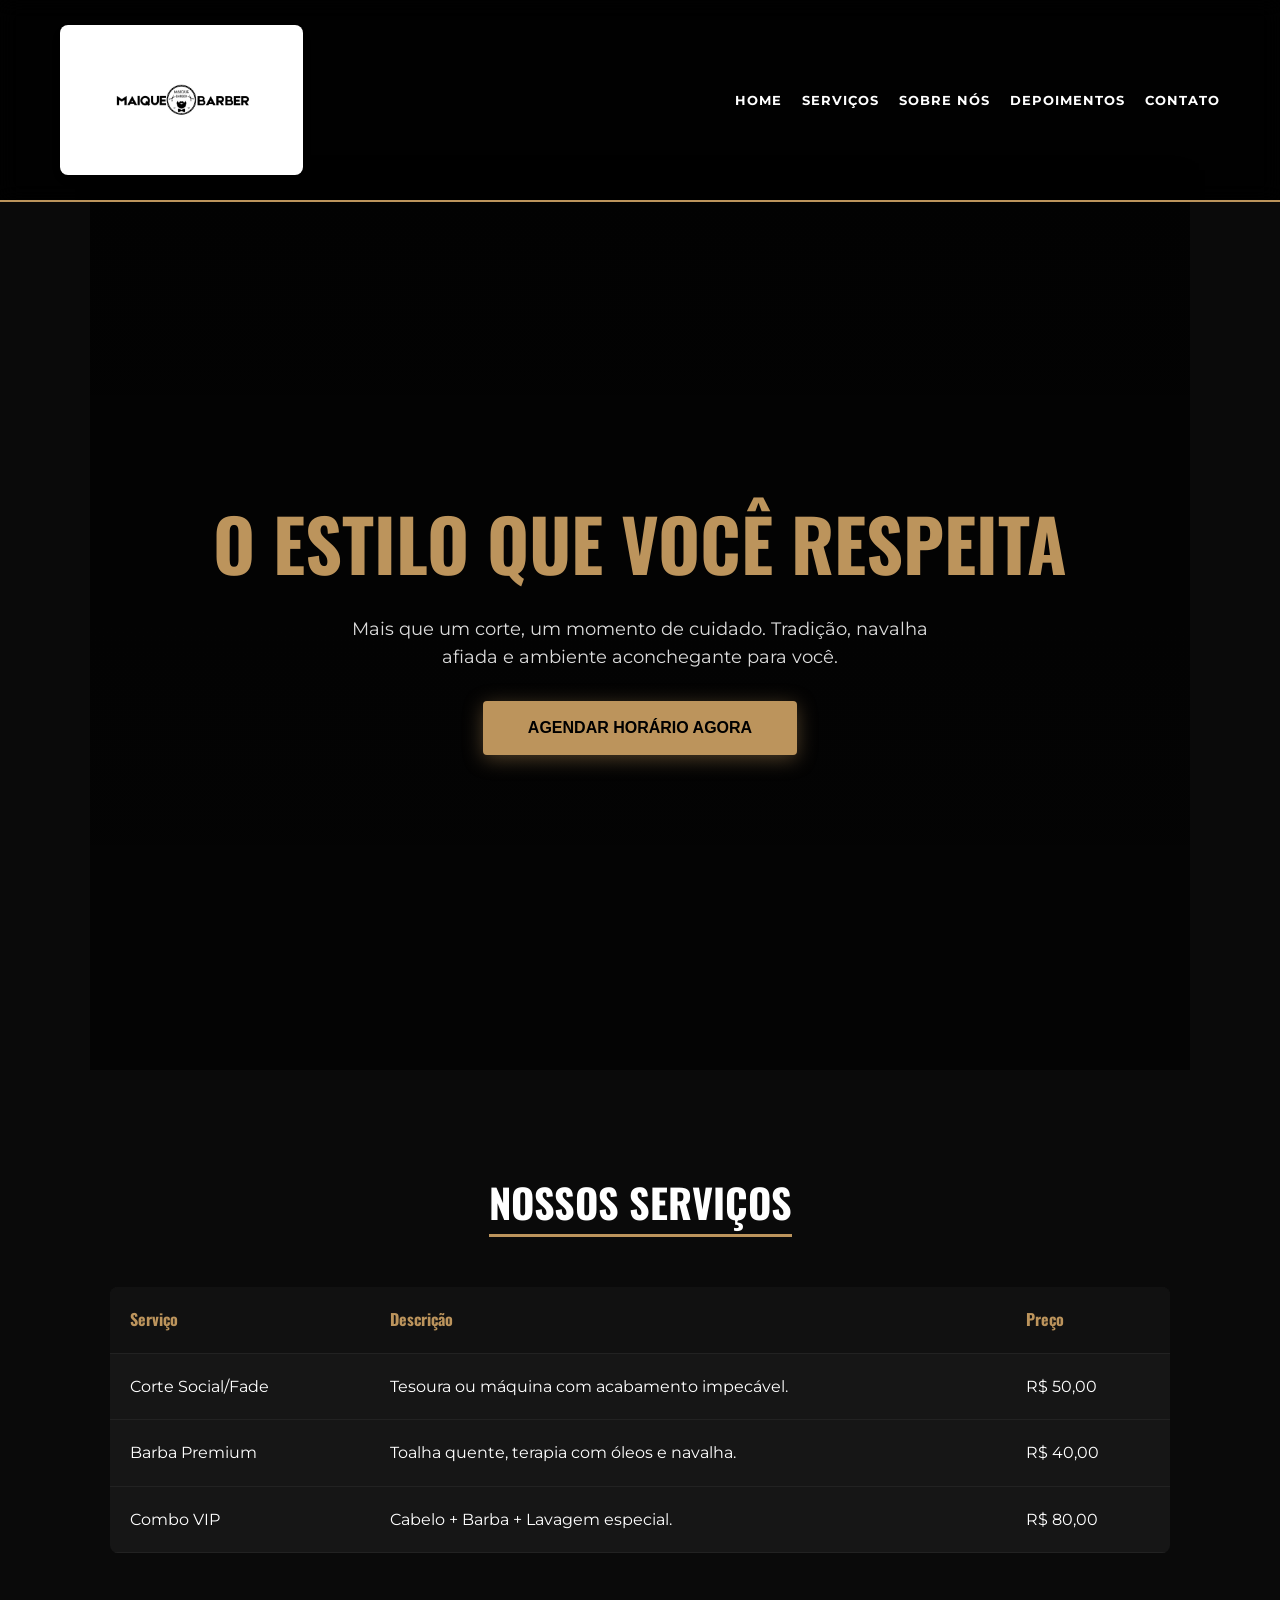
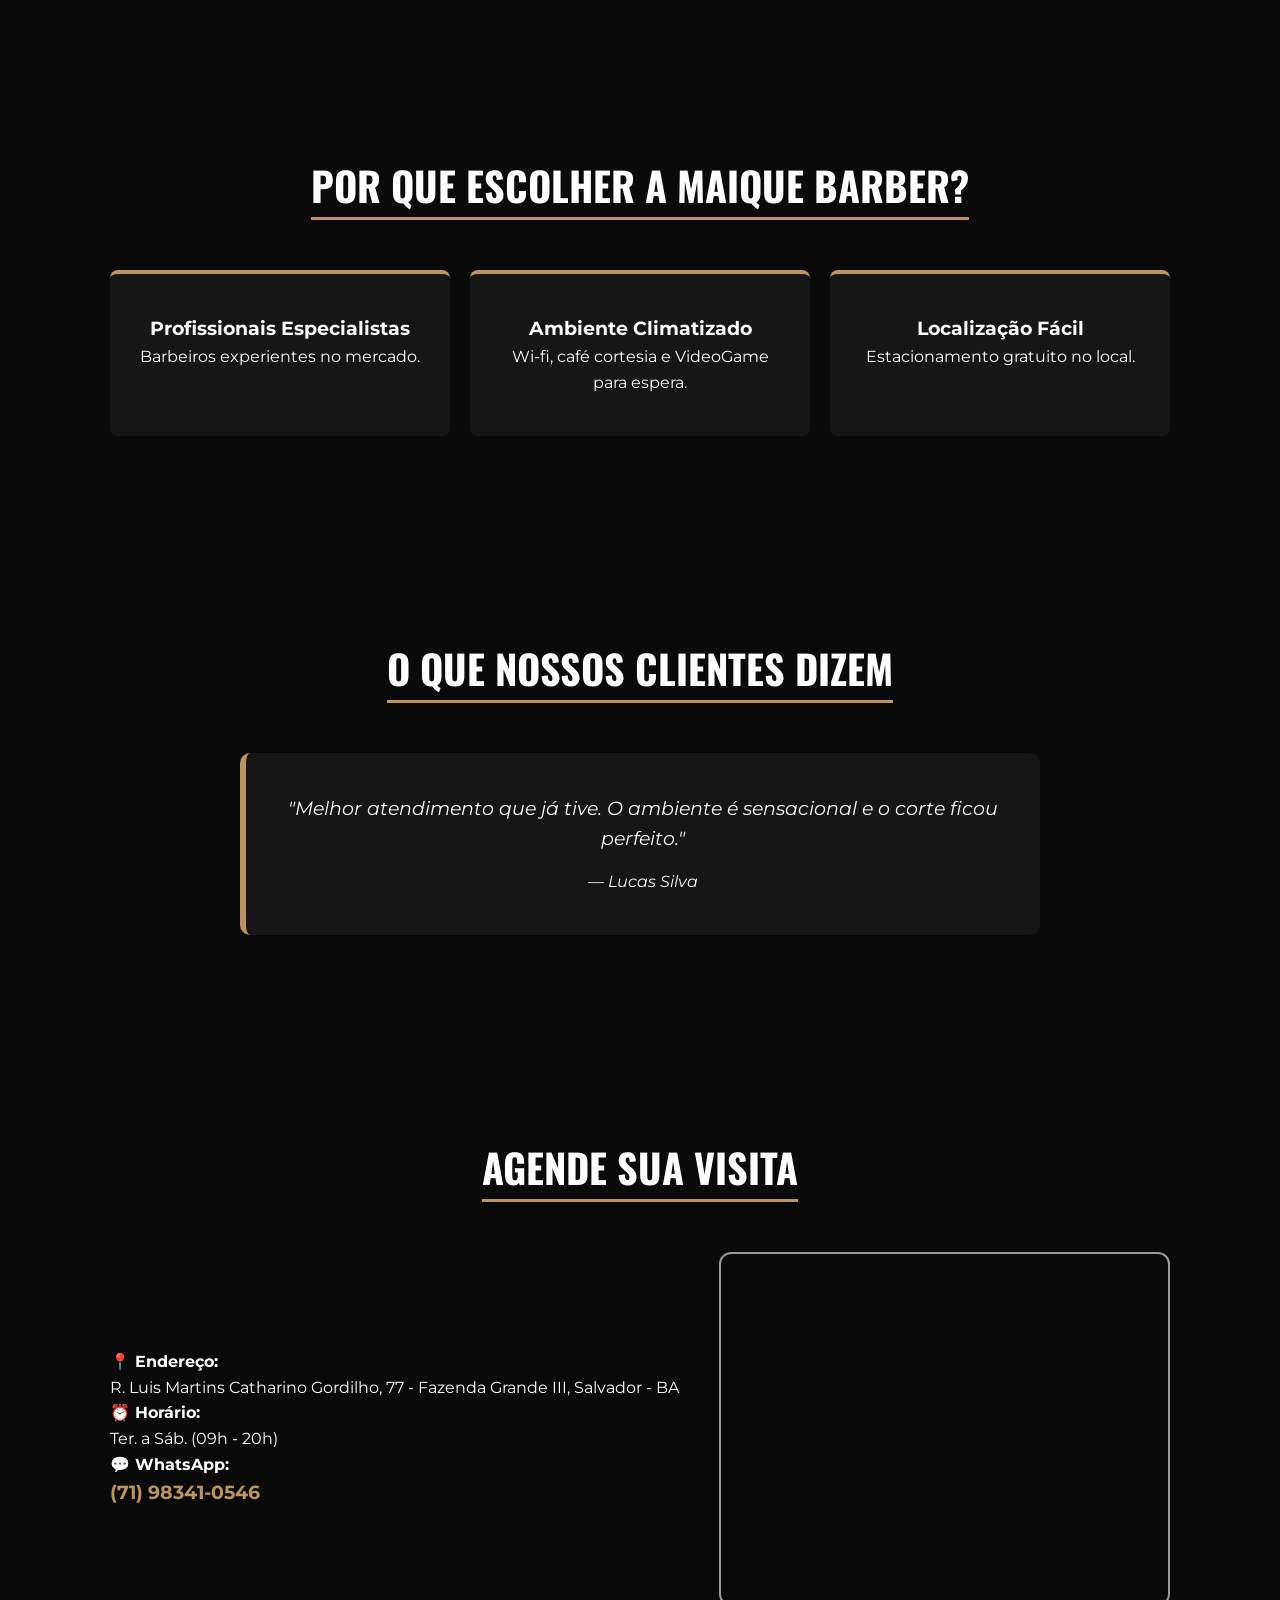
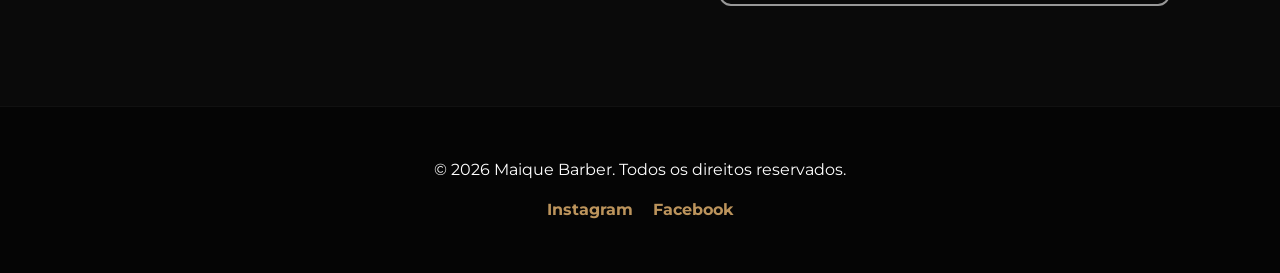
==== index.html @ 2b4c0fc7 "Criacao inicial de toda a estrutura do site" ====
<!DOCTYPE html>
<html lang="pt-br">
<head>
    <meta charset="UTF-8">
    <meta name="viewport" content="width=device-width, initial-scale=1.0">
    <link rel="stylesheet" href="src/css/index.css">
    <title>Maique Barber - Estilo e Tradição</title>
</head>
<body>

    <header>
        <nav>
            <div class="logo">
                <img src="src/imgs/MAIQUE BARBER.png" alt="Maique Barber Logo">
            </div>
            <ul>
                <li><a href="#home">Home</a></li>
                <li><a href="#servicos">Serviços</a></li>
                <li><a href="#sobre">Sobre Nós</a></li>
                <li><a href="#depoimentos">Depoimentos</a></li>
                <li><a href="#contato">Contato</a></li>
            </ul>
        </nav>
    </header>

    <main>
        <section id="home">
            <h1>O Estilo que Você Respeita</h1>
            <p>Mais que um corte, um momento de cuidado. Tradição, navalha afiada e ambiente aconchegante para você.</p>
            <button type="button" onclick="window.open('https://wa.me/5571983410546', '_blank')">AGENDAR HORÁRIO AGORA</button>
        </section>

        <section id="servicos">
            <h2>Nossos Serviços</h2>
            <div class="tabela-wrapper">
                <table>
                    <thead>
                        <tr>
                            <th>Serviço</th>
                            <th>Descrição</th>
                            <th>Preço</th>
                        </tr>
                    </thead>
                    <tbody>
                        <tr>
                            <td>Corte Social/Fade</td>
                            <td>Tesoura ou máquina com acabamento impecável.</td>
                            <td>R$ 50,00</td>
                        </tr>
                        <tr>
                            <td>Barba Premium</td>
                            <td>Toalha quente, terapia com óleos e navalha.</td>
                            <td>R$ 40,00</td>
                        </tr>
                        <tr>
                            <td>Combo VIP</td>
                            <td>Cabelo + Barba + Lavagem especial.</td>
                            <td>R$ 80,00</td>
                        </tr>
                    </tbody>
                </table>
            </div>
        </section>

        <section id="sobre">
            <h2>Por que escolher a Maique Barber?</h2>
            <div class="sobre-container">
                <article>
                    <h3>Profissionais Especialistas</h3>
                    <p>Barbeiros experientes no mercado.</p>
                </article>
                <article>
                    <h3>Ambiente Climatizado</h3>
                    <p>Wi-fi, café cortesia e VideoGame para espera.</p>
                </article>
                <article>
                    <h3>Localização Fácil</h3>
                    <p>Estacionamento gratuito no local.</p>
                </article>
            </div>
        </section>

        <section id="depoimentos">
            <h2>O que nossos clientes dizem</h2>
            <div class="depoimento-card">
                <p>"Melhor atendimento que já tive. O ambiente é sensacional e o corte ficou perfeito."</p>
                <cite>— Lucas Silva</cite>
            </div>
        </section>

        <section id="contato">
            <h2>Agende sua visita</h2>
            <div class="contato-container">
                <div class="contato-info">
                    <p><strong>📍 Endereço:</strong><br> R. Luis Martins Catharino Gordilho, 77 - Fazenda Grande III, Salvador - BA</p>
                    <p><strong>⏰ Horário:</strong><br> Ter. a Sáb. (09h - 20h)</p>
                    <p><strong>💬 WhatsApp:</strong><br> 
                        <a href="https://wa.me/5571983410546" target="_blank" class="link-whatsapp">(71) 98341-0546</a>
                    </p>
                </div>
                
                <div class="mapa-box">
                    <iframe 
                        src="https://www.google.com/maps/embed?pb=!1m18!1m12!1m3!1d3888.3421711246175!2d-38.3845!3d-12.9178!2m3!1f0!2f0!3f0!3m2!1i1024!2i768!4f13.1!3m3!1m2!1s0x716104998246f33%3A0x6b47c0a6b72a8c3d!2sR.%20Lu%C3%ADs%20Martins%20Catharino%20Gordilho%2C%2077%20-%20Fazenda%20Grande%20III%2C%20Salvador%20-%20BA!5e0!3m2!1spt-BR!2sbr!4v1710000000000!5m2!1spt-BR!2sbr" 
                        width="100%" 
                        height="350" 
                        style="border:0;" 
                        allowfullscreen="" 
                        loading="lazy">
                    </iframe>
                </div>
            </div>
        </section>
    </main>

    <footer>
        <p>© 2026 Maique Barber. Todos os direitos reservados.</p>
        <div class="social-links">
            <a href="#">Instagram</a>
            <a href="#">Facebook</a>
        </div>
    </footer>

</body>
</html>
---- src/css/index.css ----
/* =========================================
   1. IMPORTAÇÃO E VARIÁVEIS
   ========================================= */
@import url('https://fonts.googleapis.com/css2?family=Montserrat:wght@300;400;700&family=Oswald:wght@500;700&display=swap');

:root {
    --primaria: #bc945c;    /* Dourado da marca */
    --escura: #0a0a0a;      /* Fundo total */
    --cinza-card: #161616;  /* Fundo de seções e cards */
    --texto: #ffffff;       /* Texto principal */
    --texto-escuro: #888;   /* Texto secundário */
    --branco-puro: #ffffff;  /* Branco puro para o container da logo */
}

/* =========================================
   2. RESETS E ESTILOS GERAIS
   ========================================= */
* {
    margin: 0;
    padding: 0;
    box-sizing: border-box;
    scroll-behavior: smooth;
}

body {
    font-family: 'Montserrat', sans-serif;
    background-color: var(--escura);
    color: var(--texto);
    line-height: 1.6;
    overflow-x: hidden;
    /* Ajuste de espaço para o novo header com logo maior */
    padding-top: 170px; 
}

@media (max-width: 768px) {
    body { padding-top: 190px; } /* Espaço maior para o menu mobile em coluna */
}

/* =========================================
   3. HEADER & NAVEGAÇÃO (SOLUÇÃO PARA A LOGO)
   ========================================= */
header {
    background: rgba(0, 0, 0, 0.9);
    backdrop-filter: blur(10px);
    padding: 25px 0; /* Mais padding vertical para respiro */
    position: fixed;
    width: 100%;
    top: 0;
    z-index: 1000;
    border-bottom: 2px solid var(--primaria);
    transition: 0.3s ease-in-out;
}

nav {
    display: flex;
    flex-direction: column;
    align-items: center;
    max-width: 1200px;
    margin: 0 auto;
    padding: 0 20px;
}

/* --- SOLUÇÃO PARA A LOGO ORIGINAL --- */
.logo {
    display: flex;
    align-items: center;
    justify-content: center;
    background-color: var(--branco-puro); /* Fundo branco puro específico para a logo */
    padding: 15px;                      /* Espaçamento interno */
    border-radius: 8px;                   /* Cantos levemente arredondados para suavizar */
    box-shadow: 0 5px 15px rgba(0, 0, 0, 0.3); /* Sombra para dar profundidade */
    transition: 0.3s ease-in-out;
}

.logo img {
    height: 120px; /* Mantemos o tamanho grande para presença */
    width: auto;
    /* REMOVIDO: filter: brightness(0) invert(1); */
    /* Isso garante que a logo use suas cores originais preta e branca */
    display: block; /* Evita espaços extras abaixo da imagem */
}

.logo:hover {
    transform: scale(1.05); /* Efeito de zoom no hover */
    background-color: #f8f8f8; /* Leve mudança de cor no fundo no hover */
}

/* Redimensionamento responsivo da logo */
@media (max-width: 768px) {
    .logo img { height: 80px; } /* Menor no mobile, mas ainda legível */
    .logo { padding: 10px; }
}

nav ul {
    display: flex;
    list-style: none;
    gap: 20px;
    margin-top: 20px; /* Mais espaço abaixo da logo aumentada */
}

nav ul li a {
    color: var(--texto);
    text-decoration: none;
    font-weight: 700;
    text-transform: uppercase;
    font-size: 0.8rem;
    letter-spacing: 1px;
    transition: 0.3s;
}

nav ul li a:hover {
    color: var(--primaria);
}

/* Layout Desktop: Logo na esquerda, Menu na direita */
@media (min-width: 768px) {
    nav {
        flex-direction: row;
        justify-content: space-between;
    }
    nav ul {
        margin-top: 0;
    }
}

/* =========================================
   4. HERO SECTION (HOME) - SEM ALTERAÇÕES
   ========================================= */
#home {
    height: 100vh;
    display: flex;
    flex-direction: column;
    justify-content: center;
    align-items: center;
    text-align: center;
    padding: 0 20px;
    background: linear-gradient(rgba(0,0,0,0.8), rgba(0,0,0,0.6)), 
                url('https://images.unsplash.com/photo-1503951914875-452162b0f3f1?q=80&w=1470&auto=format&fit=crop') no-repeat center center/cover;
}

#home h1 {
    font-family: 'Oswald', sans-serif;
    font-size: clamp(2.2rem, 8vw, 4.5rem);
    text-transform: uppercase;
    color: var(--primaria);
    margin-bottom: 15px;
}

#home p {
    font-size: 1.1rem;
    max-width: 600px;
    margin-bottom: 30px;
    color: #ddd;
}

#home button {
    background-color: var(--primaria);
    color: #000;
    border: none;
    padding: 18px 45px;
    font-size: 1rem;
    font-weight: 700;
    text-transform: uppercase;
    cursor: pointer;
    border-radius: 4px;
    transition: 0.3s ease-in-out;
    box-shadow: 0 4px 20px rgba(188, 148, 92, 0.4);
}

#home button:hover {
    background-color: #fff;
    transform: translateY(-3px);
}

/* =========================================
   5. SEÇÕES GERAIS E TABELAS - SEM ALTERAÇÕES
   ========================================= */
section {
    padding: 100px 20px;
    max-width: 1100px;
    margin: 0 auto;
    text-align: center;
}

h2 {
    font-family: 'Oswald', sans-serif;
    font-size: 2.5rem;
    margin-bottom: 50px;
    text-transform: uppercase;
    border-bottom: 3px solid var(--primaria);
    display: inline-block;
}

.tabela-wrapper {
    overflow-x: auto;
    border-radius: 8px;
}

table {
    width: 100%;
    border-collapse: collapse;
    background: var(--cinza-card);
    min-width: 500px;
}

th, td {
    padding: 20px;
    text-align: left;
    border-bottom: 1px solid #222;
}

th {
    background: #111;
    color: var(--primaria);
    font-family: 'Oswald';
}

/* =========================================
   6. SOBORE (CARDS) - SEM ALTERAÇÕES
   ========================================= */
.sobre-container {
    display: flex;
    gap: 20px;
    flex-wrap: wrap;
    justify-content: center;
}

#sobre article {
    background: var(--cinza-card);
    padding: 40px 30px;
    border-radius: 8px;
    border-top: 4px solid var(--primaria);
    flex: 1;
    min-width: 280px;
    transition: 0.3s ease-in-out;
}

#sobre article:hover {
    transform: translateY(-10px);
    background: #1f1f1f;
}

/* =========================================
   7. DEPOIMENTOS - SEM ALTERAÇÕES
   ========================================= */
.depoimento-card {
    background: var(--cinza-card);
    padding: 40px;
    border-radius: 10px;
    border-left: 6px solid var(--primaria);
    max-width: 800px;
    margin: 0 auto;
}

.depoimento-card p {
    font-style: italic;
    font-size: 1.2rem;
    margin-bottom: 15px;
}

/* =========================================
   8. CONTATO & MAPA - SEM ALTERAÇÕES
   ========================================= */
.contato-container {
    display: flex;
    flex-wrap: wrap;
    gap: 40px;
    text-align: left;
    align-items: center;
}

.link-whatsapp {
    color: var(--primaria);
    text-decoration: none;
    font-weight: bold;
    font-size: 1.2rem;
}

.mapa-box {
    flex: 1.5;
    min-width: 320px;
    border: 2px solid var(--primaria);
    border-radius: 12px;
    overflow: hidden;
    line-height: 0;
    filter: grayscale(1);
    transition: 0.5s;
}

.mapa-box:hover {
    filter: grayscale(0);
}

/* =========================================
   9. FOOTER - SEM ALTERAÇÕES
   ========================================= */
footer {
    background: #050505;
    padding: 50px 20px;
    text-align: center;
    border-top: 1px solid #111;
}

.social-links {
    margin-top: 15px;
    display: flex;
    justify-content: center;
    gap: 20px;
}

.social-links a {
    color: var(--primaria);
    text-decoration: none;
    font-weight: bold;
}

/* =========================================
   10. RESPONSIVIDADE ADICIONAL
   ========================================= */
@media (max-width: 768px) {
    section { padding: 70px 20px; }
    h2 { font-size: 2rem; }
}
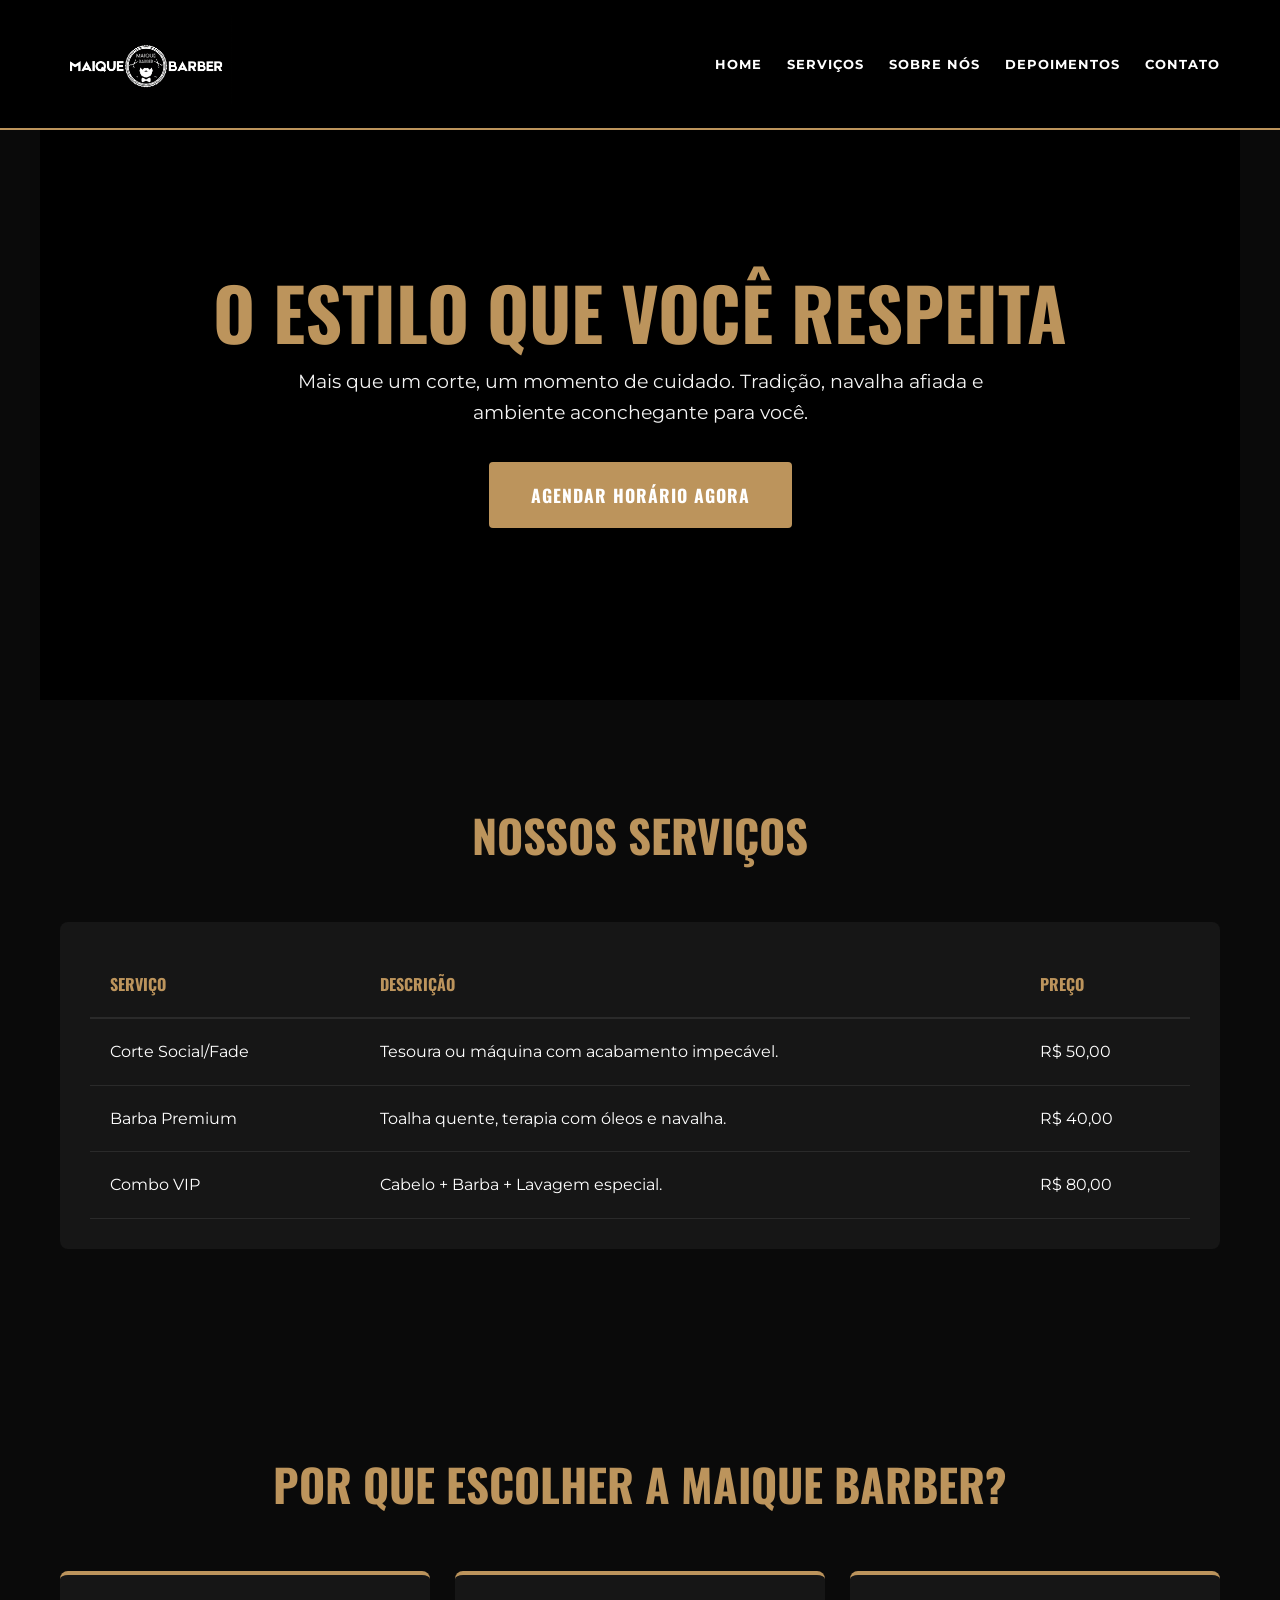
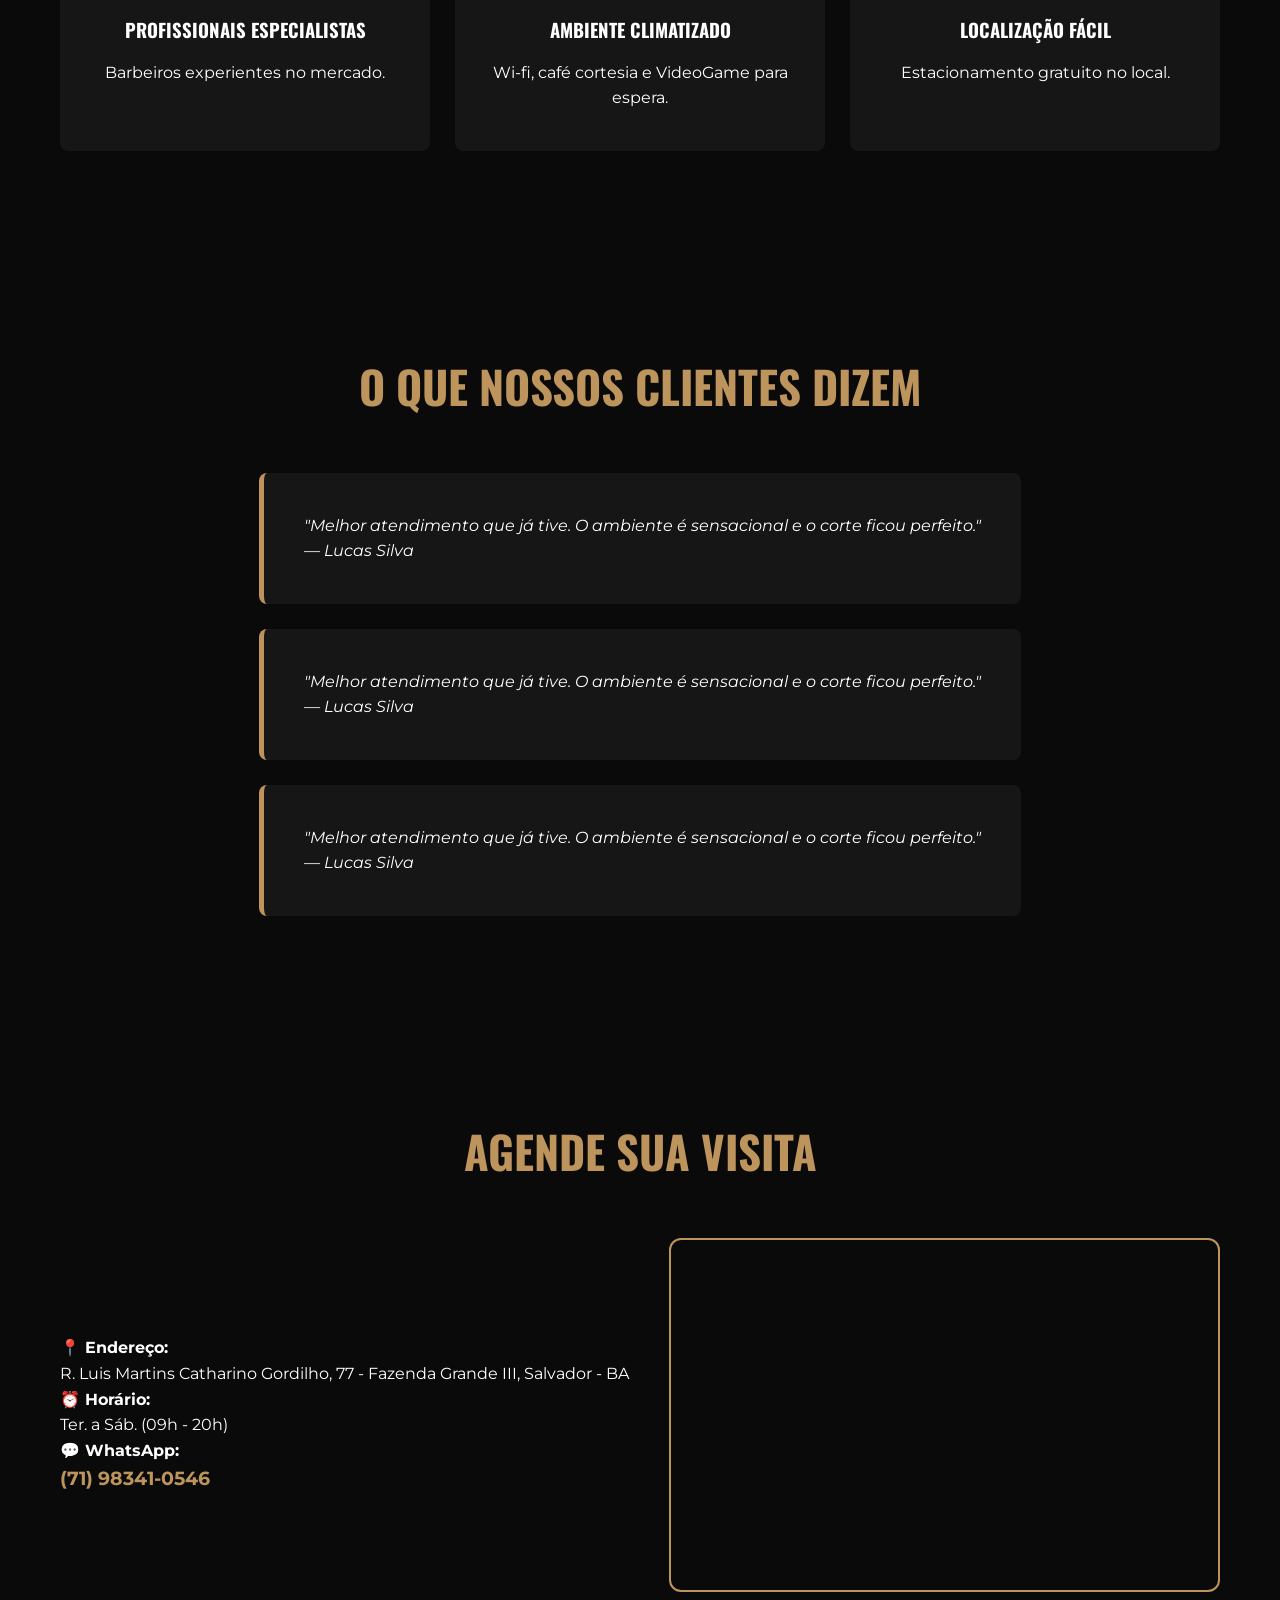
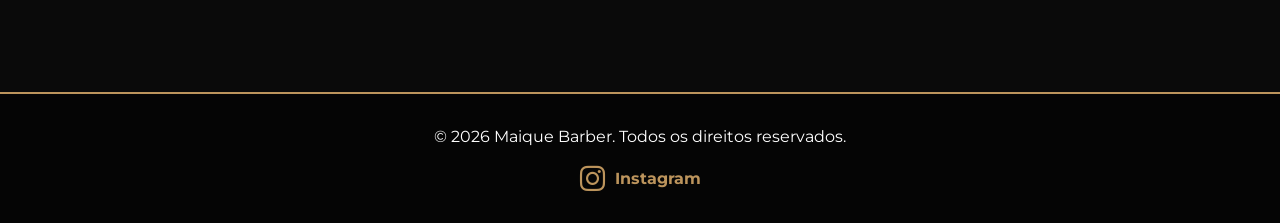
==== commit 95d797cb: "Melhorias na estrutura e responsividade da página para dispositivos mobile." ====
--- a/index.html
+++ b/index.html
@@ -4,6 +4,7 @@
     <meta charset="UTF-8">
     <meta name="viewport" content="width=device-width, initial-scale=1.0">
     <link rel="stylesheet" href="src/css/index.css">
+    <link rel="stylesheet" href="https://cdnjs.cloudflare.com/ajax/libs/font-awesome/6.5.1/css/all.min.css">
     <title>Maique Barber - Estilo e Tradição</title>
 </head>
 <body>
@@ -11,14 +12,14 @@
     <header>
         <nav>
             <div class="logo">
-                <img src="src/imgs/MAIQUE BARBER.png" alt="Maique Barber Logo">
+                <img src="src/imgs/logo preta.png" alt="Maique Barber Logo">
             </div>
             <ul>
-                <li><a href="#home">Home</a></li>
-                <li><a href="#servicos">Serviços</a></li>
-                <li><a href="#sobre">Sobre Nós</a></li>
-                <li><a href="#depoimentos">Depoimentos</a></li>
-                <li><a href="#contato">Contato</a></li>
+                <li><a href="#home">HOME</a></li>
+                <li><a href="#servicos">SERVIÇOS</a></li>
+                <li><a href="#sobre">SOBRE NÓS</a></li>
+                <li><a href="#depoimentos">DEPOIMENTOS</a></li>
+                <li><a href="#contato">CONTATO</a></li>
             </ul>
         </nav>
     </header>
@@ -33,7 +34,7 @@
         <section id="servicos">
             <h2>Nossos Serviços</h2>
             <div class="tabela-wrapper">
-                <table>
+                <table class="tabela-precos">
                     <thead>
                         <tr>
                             <th>Serviço</th>
@@ -43,19 +44,19 @@
                     </thead>
                     <tbody>
                         <tr>
-                            <td>Corte Social/Fade</td>
-                            <td>Tesoura ou máquina com acabamento impecável.</td>
-                            <td>R$ 50,00</td>
+                            <td data-label="Serviço">Corte Social/Fade</td>
+                            <td data-label="Descrição">Tesoura ou máquina com acabamento impecável.</td>
+                            <td data-label="Preço">R$ 50,00</td>
                         </tr>
                         <tr>
-                            <td>Barba Premium</td>
-                            <td>Toalha quente, terapia com óleos e navalha.</td>
-                            <td>R$ 40,00</td>
+                            <td data-label="Serviço">Barba Premium</td>
+                            <td data-label="Descrição">Toalha quente, terapia com óleos e navalha.</td>
+                            <td data-label="Preço">R$ 40,00</td>
                         </tr>
                         <tr>
-                            <td>Combo VIP</td>
-                            <td>Cabelo + Barba + Lavagem especial.</td>
-                            <td>R$ 80,00</td>
+                            <td data-label="Serviço">Combo VIP</td>
+                            <td data-label="Descrição">Cabelo + Barba + Lavagem especial.</td>
+                            <td data-label="Preço">R$ 80,00</td>
                         </tr>
                     </tbody>
                 </table>
@@ -65,15 +66,15 @@
         <section id="sobre">
             <h2>Por que escolher a Maique Barber?</h2>
             <div class="sobre-container">
-                <article>
+                <article class="card">
                     <h3>Profissionais Especialistas</h3>
                     <p>Barbeiros experientes no mercado.</p>
                 </article>
-                <article>
+                <article class="card">
                     <h3>Ambiente Climatizado</h3>
                     <p>Wi-fi, café cortesia e VideoGame para espera.</p>
                 </article>
-                <article>
+                <article class="card">
                     <h3>Localização Fácil</h3>
                     <p>Estacionamento gratuito no local.</p>
                 </article>
@@ -82,9 +83,21 @@
 
         <section id="depoimentos">
             <h2>O que nossos clientes dizem</h2>
-            <div class="depoimento-card">
-                <p>"Melhor atendimento que já tive. O ambiente é sensacional e o corte ficou perfeito."</p>
-                <cite>— Lucas Silva</cite>
+            <div class="depoimento-container">
+                <div class="depoimento-card">
+                    <p>"Melhor atendimento que já tive. O ambiente é sensacional e o corte ficou perfeito."</p>
+                    <cite>— Lucas Silva</cite>
+                </div>
+
+                <div class="depoimento-card">
+                    <p>"Melhor atendimento que já tive. O ambiente é sensacional e o corte ficou perfeito."</p>
+                    <cite>— Lucas Silva</cite>
+                </div>
+
+                <div class="depoimento-card">
+                    <p>"Melhor atendimento que já tive. O ambiente é sensacional e o corte ficou perfeito."</p>
+                    <cite>— Lucas Silva</cite>
+                </div>
             </div>
         </section>
 
@@ -98,28 +111,22 @@
                         <a href="https://wa.me/5571983410546" target="_blank" class="link-whatsapp">(71) 98341-0546</a>
                     </p>
                 </div>
-                
                 <div class="mapa-box">
-                    <iframe 
-                        src="https://www.google.com/maps/embed?pb=!1m18!1m12!1m3!1d3888.3421711246175!2d-38.3845!3d-12.9178!2m3!1f0!2f0!3f0!3m2!1i1024!2i768!4f13.1!3m3!1m2!1s0x716104998246f33%3A0x6b47c0a6b72a8c3d!2sR.%20Lu%C3%ADs%20Martins%20Catharino%20Gordilho%2C%2077%20-%20Fazenda%20Grande%20III%2C%20Salvador%20-%20BA!5e0!3m2!1spt-BR!2sbr!4v1710000000000!5m2!1spt-BR!2sbr" 
-                        width="100%" 
-                        height="350" 
-                        style="border:0;" 
-                        allowfullscreen="" 
-                        loading="lazy">
-                    </iframe>
+                    <iframe src="https://www.google.com/maps/embed?pb=!1m18!1m12!1m3!1d3888.2612743841123!2d-38.3846152!3d-12.9157252!2m3!1f0!2f0!3f0!3m2!1i1024!2i768!4f13.1!3m3!1m2!1s0x71610317e335293%3A0x6e9f9065a49f8742!2sR.%20Luis%20Martins%20Catharino%20Gordilho%2C%2077%20-%20Fazenda%20Grande%20III%2C%20Salvador%20-%20BA!5e0!3m2!1spt-BR!2sbr!4v1714480000000" width="100%" height="350" style="border:0;" allowfullscreen="" loading="lazy"></iframe>
                 </div>
             </div>
         </section>
     </main>
 
     <footer>
-        <p>© 2026 Maique Barber. Todos os direitos reservados.</p>
-        <div class="social-links">
-            <a href="#">Instagram</a>
-            <a href="#">Facebook</a>
-        </div>
-    </footer>
+    <p>© 2026 Maique Barber. Todos os direitos reservados.</p>
+    <div class="social-links">
+        <a href="https://www.instagram.com/maique_barber99/" target="_blank" class="instagram-link">
+            <i class="fa-brands fa-instagram"></i>
+            <span>Instagram</span>
+        </a>
+    </div>
+</footer>
 
 </body>
 </html>
--- a/src/css/index.css
+++ b/src/css/index.css
@@ -1,25 +1,21 @@
 /* =========================================
-   1. IMPORTAÇÃO E VARIÁVEIS
+   1. CONFIGURAÇÕES BASE E VARIÁVEIS
    ========================================= */
 @import url('https://fonts.googleapis.com/css2?family=Montserrat:wght@300;400;700&family=Oswald:wght@500;700&display=swap');
 
 :root {
-    --primaria: #bc945c;    /* Dourado da marca */
-    --escura: #0a0a0a;      /* Fundo total */
-    --cinza-card: #161616;  /* Fundo de seções e cards */
-    --texto: #ffffff;       /* Texto principal */
-    --texto-escuro: #888;   /* Texto secundário */
-    --branco-puro: #ffffff;  /* Branco puro para o container da logo */
-}
-
-/* =========================================
-   2. RESETS E ESTILOS GERAIS
-   ========================================= */
-* {
-    margin: 0;
-    padding: 0;
-    box-sizing: border-box;
-    scroll-behavior: smooth;
+    --primaria: #bc945c;
+    --escura: #0a0a0a;
+    --cinza-card: #161616;
+    --texto: #ffffff;
+    --transicao: all 0.3s ease-in-out;
+}
+
+* { 
+    margin: 0; 
+    padding: 0; 
+    box-sizing: border-box; 
+    scroll-behavior: smooth; 
 }
 
 body {
@@ -27,28 +23,23 @@
     background-color: var(--escura);
     color: var(--texto);
     line-height: 1.6;
+    padding-top: 100px; /* Ajustado para o novo Hero */
     overflow-x: hidden;
-    /* Ajuste de espaço para o novo header com logo maior */
-    padding-top: 170px; 
-}
-
-@media (max-width: 768px) {
-    body { padding-top: 190px; } /* Espaço maior para o menu mobile em coluna */
-}
-
-/* =========================================
-   3. HEADER & NAVEGAÇÃO (SOLUÇÃO PARA A LOGO)
+}
+
+/* =========================================
+   2. HEADER (ANIMADO E FIXO)
    ========================================= */
 header {
-    background: rgba(0, 0, 0, 0.9);
-    backdrop-filter: blur(10px);
-    padding: 25px 0; /* Mais padding vertical para respiro */
+    background: rgba(0, 0, 0, 0.95);
+    backdrop-filter: blur(8px);
+    padding: 15px 0;
     position: fixed;
     width: 100%;
     top: 0;
     z-index: 1000;
     border-bottom: 2px solid var(--primaria);
-    transition: 0.3s ease-in-out;
+    transition: var(--transicao);
 }
 
 nav {
@@ -60,206 +51,213 @@
     padding: 0 20px;
 }
 
-/* --- SOLUÇÃO PARA A LOGO ORIGINAL --- */
-.logo {
-    display: flex;
-    align-items: center;
-    justify-content: center;
-    background-color: var(--branco-puro); /* Fundo branco puro específico para a logo */
-    padding: 15px;                      /* Espaçamento interno */
-    border-radius: 8px;                   /* Cantos levemente arredondados para suavizar */
-    box-shadow: 0 5px 15px rgba(0, 0, 0, 0.3); /* Sombra para dar profundidade */
-    transition: 0.3s ease-in-out;
-}
-
-.logo img {
-    height: 120px; /* Mantemos o tamanho grande para presença */
-    width: auto;
-    /* REMOVIDO: filter: brightness(0) invert(1); */
-    /* Isso garante que a logo use suas cores originais preta e branca */
-    display: block; /* Evita espaços extras abaixo da imagem */
-}
-
-.logo:hover {
-    transform: scale(1.05); /* Efeito de zoom no hover */
-    background-color: #f8f8f8; /* Leve mudança de cor no fundo no hover */
-}
-
-/* Redimensionamento responsivo da logo */
-@media (max-width: 768px) {
-    .logo img { height: 80px; } /* Menor no mobile, mas ainda legível */
-    .logo { padding: 10px; }
-}
-
-nav ul {
-    display: flex;
-    list-style: none;
-    gap: 20px;
-    margin-top: 20px; /* Mais espaço abaixo da logo aumentada */
+.logo img { 
+    height: 90px; 
+    transition: var(--transicao); 
+}
+
+.logo img:hover { 
+    transform: scale(1.05); 
+}
+
+nav ul { 
+    display: flex; 
+    list-style: none; 
+    gap: 25px; 
+    margin-top: 15px; 
 }
 
 nav ul li a {
     color: var(--texto);
     text-decoration: none;
     font-weight: 700;
-    text-transform: uppercase;
     font-size: 0.8rem;
     letter-spacing: 1px;
-    transition: 0.3s;
-}
-
-nav ul li a:hover {
-    color: var(--primaria);
-}
-
-/* Layout Desktop: Logo na esquerda, Menu na direita */
-@media (min-width: 768px) {
-    nav {
-        flex-direction: row;
-        justify-content: space-between;
-    }
-    nav ul {
-        margin-top: 0;
-    }
-}
-
-/* =========================================
-   4. HERO SECTION (HOME) - SEM ALTERAÇÕES
+    transition: var(--transicao);
+    text-transform: uppercase;
+}
+
+nav ul li a:hover { 
+    color: var(--primaria); 
+}
+
+@media (min-width: 1024px) {
+    nav { flex-direction: row; justify-content: space-between; }
+    nav ul { margin-top: 0; }
+    .logo img { height: 90px; }
+}
+
+/* =========================================
+   3. SEÇÃO HOME (HERO COM FUNDO)
    ========================================= */
 #home {
-    height: 100vh;
+    min-height: 600px; /* Garante uma altura mínima */
+    width: 100%;       /* Ocupa a largura total */
     display: flex;
     flex-direction: column;
     justify-content: center;
     align-items: center;
     text-align: center;
-    padding: 0 20px;
-    background: linear-gradient(rgba(0,0,0,0.8), rgba(0,0,0,0.6)), 
-                url('https://images.unsplash.com/photo-1503951914875-452162b0f3f1?q=80&w=1470&auto=format&fit=crop') no-repeat center center/cover;
+    
+    /* IMAGEM SEM CORTES: */
+    background: linear-gradient(rgba(0,0,0,0.7), rgba(0,0,0,0.7)), 
+                url('https://images.unsplash.com/photo-1503951914875-452162b0f3f1?auto=format&fit=crop&q=80&w=1470') no-repeat center center;
+    
+    background-size: contain; /* Faz a imagem aparecer inteira sem cortes */
+    background-color: #000;   /* Cor de fundo preta para preencher onde a imagem não chegar */
+    
+    padding: 120px 20px;      /* Espaçamento interno para o conteúdo */
 }
 
 #home h1 {
     font-family: 'Oswald', sans-serif;
-    font-size: clamp(2.2rem, 8vw, 4.5rem);
-    text-transform: uppercase;
-    color: var(--primaria);
+    font-size: clamp(2.5rem, 8vw, 4.5rem);
+    color: var(--primaria); /* Dourado para o título principal conforme */
+    text-transform: uppercase;
     margin-bottom: 15px;
+    line-height: 1.1;
 }
 
 #home p {
-    font-size: 1.1rem;
-    max-width: 600px;
-    margin-bottom: 30px;
-    color: #ddd;
-}
-
+    font-size: 1.2rem;
+    max-width: 700px;
+    margin-bottom: 35px;
+    color: #f4f4f4;
+    text-shadow: 1px 1px 4px rgba(0,0,0,0.8);
+}
+
+/* --- BOTÃO DE AGENDAMENTO --- */
 #home button {
     background-color: var(--primaria);
-    color: #000;
-    border: none;
-    padding: 18px 45px;
-    font-size: 1rem;
-    font-weight: 700;
+    color: white;
+    border: 2px solid var(--primaria);
+    padding: 18px 40px;
+    font-family: 'Oswald', sans-serif;
+    font-size: 1.1rem;
+    font-weight: bold;
     text-transform: uppercase;
     cursor: pointer;
     border-radius: 4px;
-    transition: 0.3s ease-in-out;
-    box-shadow: 0 4px 20px rgba(188, 148, 92, 0.4);
+    transition: var(--transicao);
+    letter-spacing: 1px;
 }
 
 #home button:hover {
-    background-color: #fff;
-    transform: translateY(-3px);
-}
-
-/* =========================================
-   5. SEÇÕES GERAIS E TABELAS - SEM ALTERAÇÕES
-   ========================================= */
-section {
-    padding: 100px 20px;
-    max-width: 1100px;
-    margin: 0 auto;
-    text-align: center;
+    background-color: transparent;
+    color: var(--primaria);
+    transform: scale(1.05);
+    box-shadow: 0 0 20px rgba(188, 148, 92, 0.4);
+}
+
+/* Ajuste responsivo para garantir que o título não suma */
+@media (max-width: 768px) {
+    #home {
+        background-size: 100% auto; /* Força a largura 100% no mobile */
+        min-height: 400px;
+        padding-top: 150px;
+    }
+}
+
+/* =========================================
+   4. SEÇÕES E CARDS (ESTÁVEL)
+   ========================================= */
+section { 
+    padding: 100px 20px; 
+    max-width: 1200px; 
+    margin: 0 auto; 
 }
 
 h2 {
     font-family: 'Oswald', sans-serif;
-    font-size: 2.5rem;
+    font-size: 2.8rem;
     margin-bottom: 50px;
-    text-transform: uppercase;
-    border-bottom: 3px solid var(--primaria);
-    display: inline-block;
-}
-
-.tabela-wrapper {
-    overflow-x: auto;
-    border-radius: 8px;
-}
-
-table {
-    width: 100%;
-    border-collapse: collapse;
-    background: var(--cinza-card);
-    min-width: 500px;
-}
-
-th, td {
-    padding: 20px;
-    text-align: left;
-    border-bottom: 1px solid #222;
-}
-
-th {
-    background: #111;
+    text-align: center;
+    text-transform: uppercase;
     color: var(--primaria);
-    font-family: 'Oswald';
-}
-
-/* =========================================
-   6. SOBORE (CARDS) - SEM ALTERAÇÕES
-   ========================================= */
+}
+
 .sobre-container {
     display: flex;
-    gap: 20px;
     flex-wrap: wrap;
+    gap: 25px;
     justify-content: center;
 }
 
-#sobre article {
+.card {
     background: var(--cinza-card);
     padding: 40px 30px;
     border-radius: 8px;
+    flex: 1 1 300px;
     border-top: 4px solid var(--primaria);
-    flex: 1;
-    min-width: 280px;
-    transition: 0.3s ease-in-out;
-}
-
-#sobre article:hover {
-    transform: translateY(-10px);
-    background: #1f1f1f;
-}
-
-/* =========================================
-   7. DEPOIMENTOS - SEM ALTERAÇÕES
-   ========================================= */
+    transition: var(--transicao);
+    text-align: center;
+}
+
+.card h3 {
+    font-family: 'Oswald', sans-serif;
+    margin-bottom: 15px;
+    text-transform: uppercase;
+}
+
+.card:hover { 
+    transform: translateY(-10px); 
+    background: #1d1d1d;
+}
+
+.depoimento-container {
+    display: flex;
+    flex-wrap: wrap;
+    gap: 25px;
+    justify-content: center;
+}
+
 .depoimento-card {
     background: var(--cinza-card);
     padding: 40px;
-    border-radius: 10px;
-    border-left: 6px solid var(--primaria);
+    border-radius: 8px;
+    border-left: 5px solid var(--primaria);
     max-width: 800px;
     margin: 0 auto;
-}
-
-.depoimento-card p {
     font-style: italic;
-    font-size: 1.2rem;
-    margin-bottom: 15px;
-}
-
-/* =========================================
-   8. CONTATO & MAPA - SEM ALTERAÇÕES
+    transition: var(--transicao);
+}
+
+.depoimento-card:hover {
+    transform: translateY(-10px); 
+    background: #1d1d1d;
+}
+
+/* =========================================
+   5. TABELA DE PREÇOS (PROTEGIDA)
+   ========================================= */
+.tabela-wrapper { 
+    background: var(--cinza-card); 
+    padding: 30px; 
+    border-radius: 8px; 
+    overflow-x: auto;
+}
+
+.tabela-precos { 
+    width: 100%; 
+    border-collapse: collapse; 
+}
+
+.tabela-precos th { 
+    color: var(--primaria); 
+    text-align: left; 
+    padding: 20px; 
+    font-family: 'Oswald'; 
+    text-transform: uppercase;
+    border-bottom: 2px solid #2a2a2a;
+}
+
+.tabela-precos td { 
+    padding: 20px; 
+    border-bottom: 1px solid #2a2a2a; 
+}
+
+/* =========================================
+   6. CONTATO & MAPA - SEM ALTERAÇÕES
    ========================================= */
 .contato-container {
     display: flex;
@@ -283,22 +281,17 @@
     border-radius: 12px;
     overflow: hidden;
     line-height: 0;
-    filter: grayscale(1);
-    transition: 0.5s;
-}
-
-.mapa-box:hover {
-    filter: grayscale(0);
-}
-
-/* =========================================
-   9. FOOTER - SEM ALTERAÇÕES
+}
+
+/* =========================================
+   7. FOOTER - AJUSTADO PARA ALINHAMENTO
    ========================================= */
 footer {
     background: #050505;
-    padding: 50px 20px;
+    padding: 30px 20px;
     text-align: center;
-    border-top: 1px solid #111;
+    border-top: 2px solid var(--primaria);
+
 }
 
 .social-links {
@@ -308,16 +301,82 @@
     gap: 20px;
 }
 
-.social-links a {
+/* Estilo do link que envolve o ícone e o texto */
+.instagram-link {
+    display: flex;          /* Transforma o link em flex */
+    align-items: center;     /* Alinha verticalmente o ícone e o texto */
+    gap: 10px;               /* Espaço entre o ícone e o texto */
     color: var(--primaria);
     text-decoration: none;
     font-weight: bold;
-}
-
-/* =========================================
-   10. RESPONSIVIDADE ADICIONAL
+    transition: var(--transicao);
+}
+
+.instagram-link i {
+    font-size: 1.8rem;       /* Tamanho do ícone */
+}
+
+.instagram-link:hover {
+    color: #ffffff;
+    transform: scale(1.05);
+}
+
+
+
+/* =========================================
+   8. MEDIA QUERY MOBILE (AJUSTES FINAIS)
    ========================================= */
 @media (max-width: 768px) {
-    section { padding: 70px 20px; }
-    h2 { font-size: 2rem; }
+    body { padding-top: 160px; }
+
+    .logo img { max-height: 60px; }
+    nav ul { gap: 12px; flex-wrap: wrap; justify-content: center; }
+
+    /* Estilo do Hero no Mobile */
+    #home { height: auto; padding: 120px 20px; margin-top: 0; }
+    #home h1 { font-size: 2.5rem; }
+
+    /* Isolamento da Tabela Mobile */
+    #servicos .tabela-precos, 
+    #servicos .tabela-precos tbody, 
+    #servicos .tabela-precos tr, 
+    #servicos .tabela-precos td {
+        display: block;
+        width: 100%;
+    }
+
+    #servicos .tabela-precos thead { display: none; }
+
+    #servicos .tabela-precos tr {
+        margin-bottom: 20px;
+        border: 1px solid #333;
+        border-radius: 8px;
+        background: #111;
+    }
+
+    #servicos .tabela-precos td {
+        text-align: right;
+        padding: 15px 20px 15px 50% !important;
+        position: relative;
+        border-bottom: 1px solid #222;
+        display: flex;
+        justify-content: flex-end;
+    }
+
+    #servicos .tabela-precos td:last-child { border-bottom: none; }
+
+    #servicos .tabela-precos td::before {
+        content: attr(data-label);
+        position: absolute;
+        left: 20px;
+        width: 40%;
+        text-align: left;
+        font-weight: bold;
+        color: var(--primaria);
+        font-size: 0.75rem;
+        text-transform: uppercase;
+    }
+
+    /* Cards ocupam 100% no mobile */
+    .card { flex: 1 1 100%; }
 }
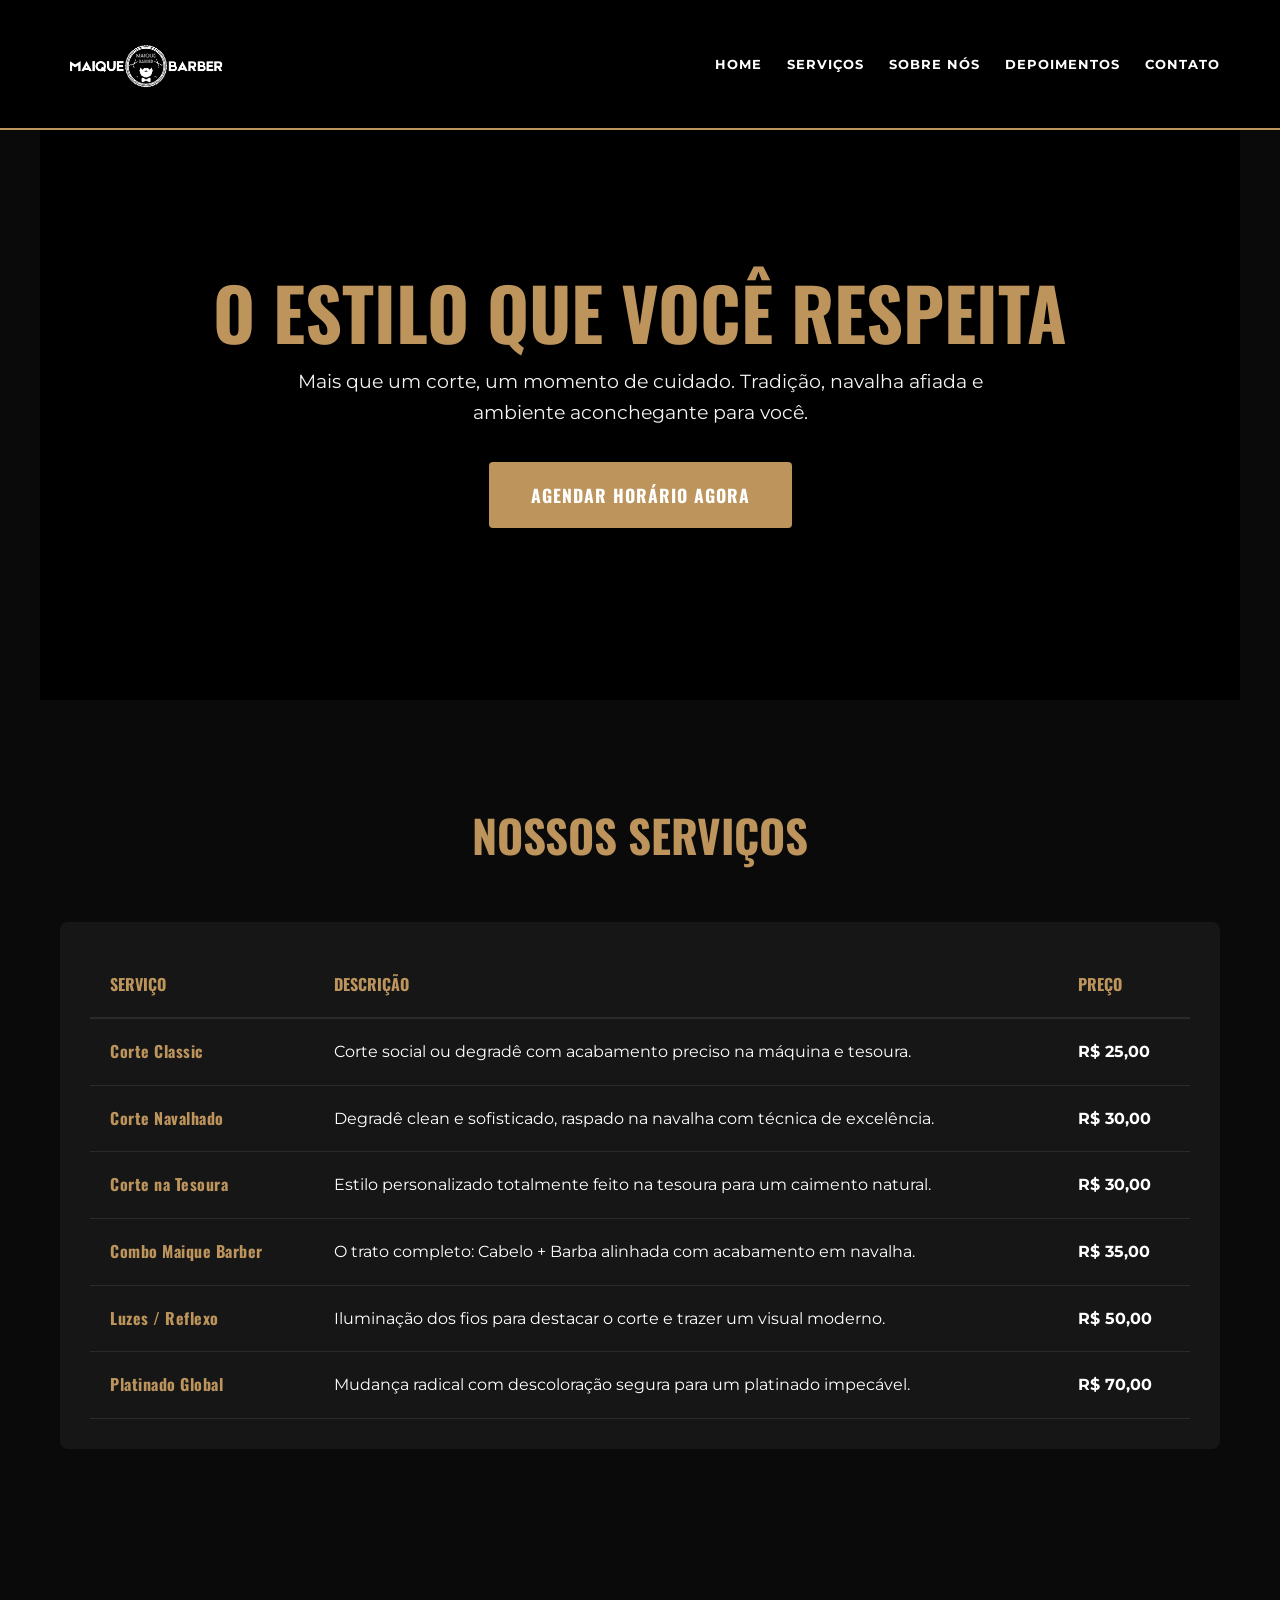
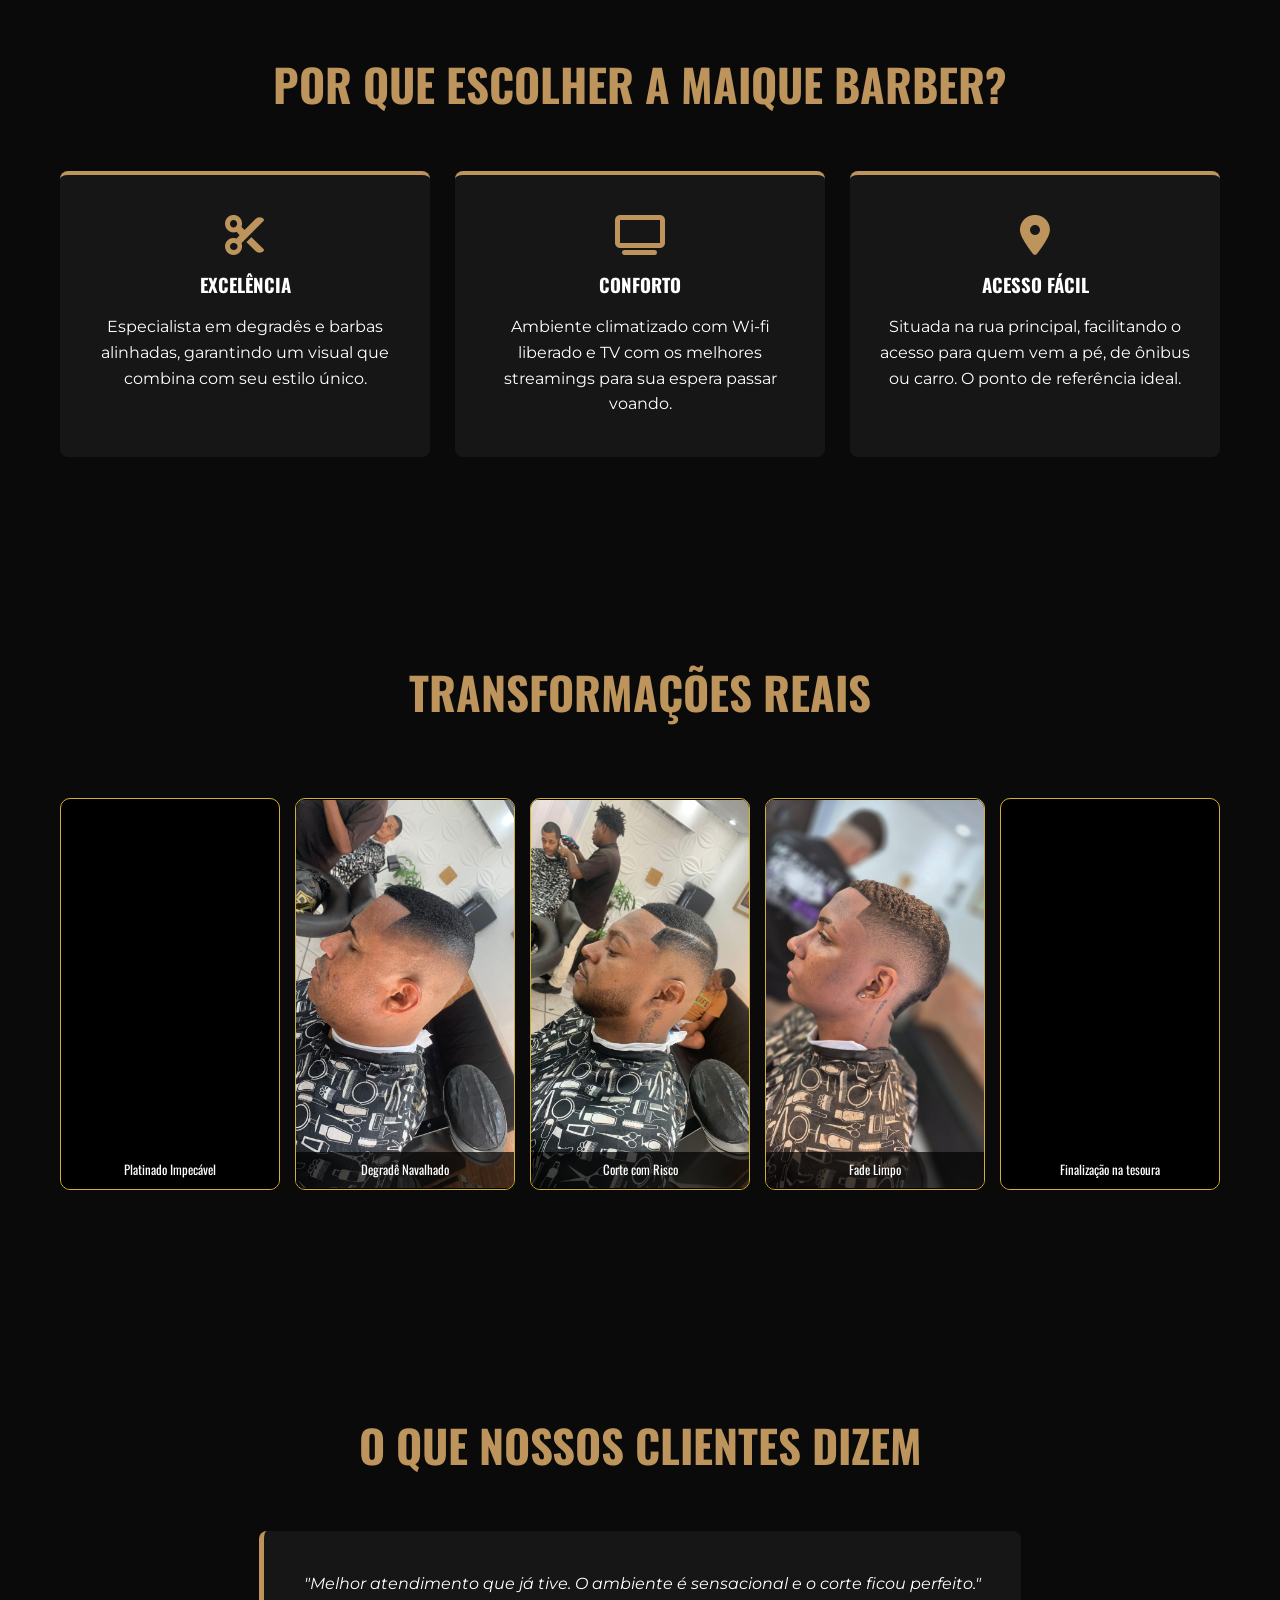
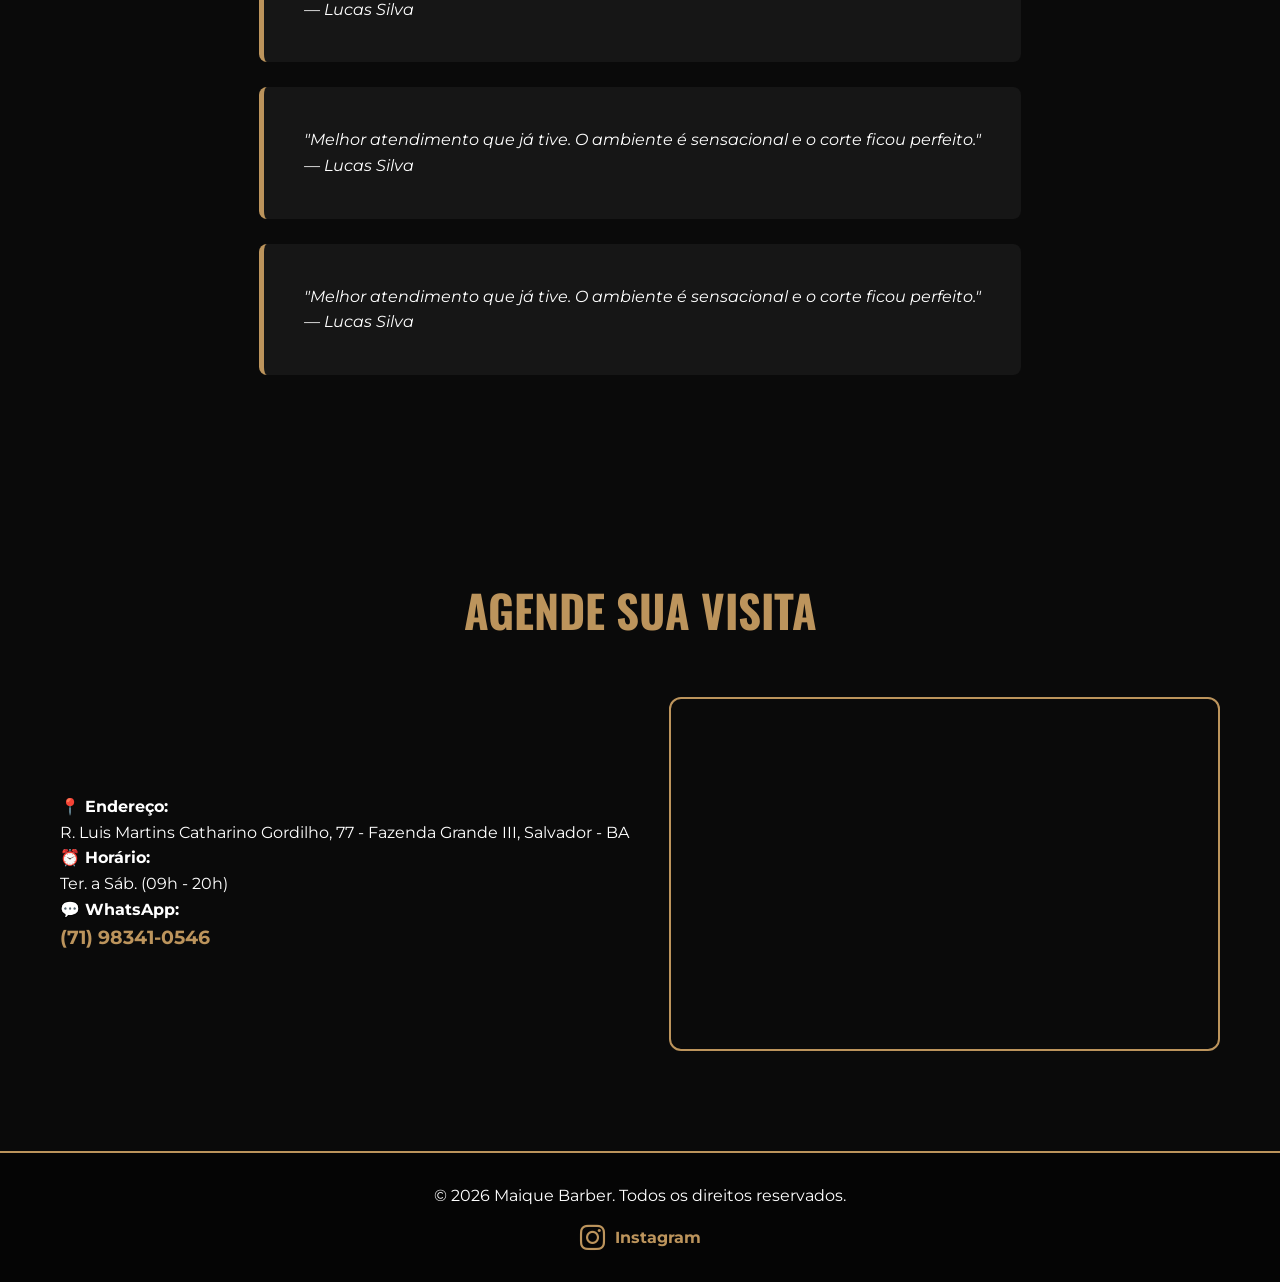
==== commit 3d9425b0: "Adicionada seção de galeria de imagens, além de atualizar a tabela de serviços." ====
--- a/index.html
+++ b/index.html
@@ -33,52 +33,104 @@
 
         <section id="servicos">
             <h2>Nossos Serviços</h2>
-            <div class="tabela-wrapper">
-                <table class="tabela-precos">
-                    <thead>
-                        <tr>
-                            <th>Serviço</th>
-                            <th>Descrição</th>
-                            <th>Preço</th>
-                        </tr>
-                    </thead>
-                    <tbody>
-                        <tr>
-                            <td data-label="Serviço">Corte Social/Fade</td>
-                            <td data-label="Descrição">Tesoura ou máquina com acabamento impecável.</td>
-                            <td data-label="Preço">R$ 50,00</td>
-                        </tr>
-                        <tr>
-                            <td data-label="Serviço">Barba Premium</td>
-                            <td data-label="Descrição">Toalha quente, terapia com óleos e navalha.</td>
-                            <td data-label="Preço">R$ 40,00</td>
-                        </tr>
-                        <tr>
-                            <td data-label="Serviço">Combo VIP</td>
-                            <td data-label="Descrição">Cabelo + Barba + Lavagem especial.</td>
-                            <td data-label="Preço">R$ 80,00</td>
-                        </tr>
-                    </tbody>
-                </table>
-            </div>
+                <div class="tabela-wrapper">
+                    <table class="tabela-precos">
+                        <thead>
+                            <tr>
+                                <th>Serviço</th>
+                                <th>Descrição</th>
+                                <th>Preço</th>
+                            </tr>
+                        </thead>
+                        <tbody>
+                            <tr>
+                                <td data-label="Serviço">Corte Classic</td>
+                                <td data-label="Descrição">Corte social ou degradê com acabamento preciso na máquina e tesoura.</td>
+                                <td data-label="Preço">R$ 25,00</td>
+                            </tr>
+                            <tr>
+                                <td data-label="Serviço">Corte Navalhado</td>
+                                <td data-label="Descrição">Degradê clean e sofisticado, raspado na navalha com técnica de excelência.</td>
+                                <td data-label="Preço">R$ 30,00</td>
+                            </tr>
+                            <tr>
+                                <td data-label="Serviço">Corte na Tesoura</td>
+                                <td data-label="Descrição">Estilo personalizado totalmente feito na tesoura para um caimento natural.</td>
+                                <td data-label="Preço">R$ 30,00</td>
+                            </tr>
+                            <tr>
+                                <td data-label="Serviço">Combo Maique Barber</td>
+                                <td data-label="Descrição">O trato completo: Cabelo + Barba alinhada com acabamento em navalha.</td>
+                                <td data-label="Preço">R$ 35,00</td>
+                            </tr>
+                            <tr>
+                                <td data-label="Serviço">Luzes / Reflexo</td>
+                                <td data-label="Descrição">Iluminação dos fios para destacar o corte e trazer um visual moderno.</td>
+                                <td data-label="Preço">R$ 50,00</td>
+                            </tr>
+                            <tr>
+                                <td data-label="Serviço">Platinado Global</td>
+                                <td data-label="Descrição">Mudança radical com descoloração segura para um platinado impecável.</td>
+                                <td data-label="Preço">R$ 70,00</td>
+                            </tr>
+                        </tbody>
+                    </table>
+                </div>
         </section>
 
         <section id="sobre">
             <h2>Por que escolher a Maique Barber?</h2>
             <div class="sobre-container">
                 <article class="card">
-                    <h3>Profissionais Especialistas</h3>
-                    <p>Barbeiros experientes no mercado.</p>
+                    <h3><i class="fa-solid fa-scissors"></i> Excelência</h3>
+                    <p>Especialista em degradês e barbas alinhadas, garantindo um visual que combina com seu estilo único.</p>
                 </article>
+                
                 <article class="card">
-                    <h3>Ambiente Climatizado</h3>
-                    <p>Wi-fi, café cortesia e VideoGame para espera.</p>
+                    <h3><i class="fa-solid fa-tv"></i> Conforto</h3>
+                    <p>Ambiente climatizado com Wi-fi liberado e TV com os melhores streamings para sua espera passar voando.</p>
                 </article>
+                
                 <article class="card">
-                    <h3>Localização Fácil</h3>
-                    <p>Estacionamento gratuito no local.</p>
+                    <h3><i class="fa-solid fa-location-dot"></i> Acesso Fácil</h3>
+                    <p>Situada na rua principal, facilitando o acesso para quem vem a pé, de ônibus ou carro. O ponto de referência ideal.</p>
                 </article>
             </div>
+        </section>
+
+        <section id="galeria">
+            <h2>Transformações Reais</h2>
+            <div class="galeria-grid">
+                <div class="galeria-item">
+                    <video autoplay muted loop playsinline>
+                        <source src="src/imgs/galeria/video5.jpg.mp4" type="video/mp4">
+                    </video>
+                    <div class="legenda">Platinado Impecável</div>
+                </div>
+
+                <div class="galeria-item">
+                    <img src="src/imgs/galeria/corte1.jpg.jpeg" alt="Degradê Navalhado">
+                    <div class="legenda">Degradê Navalhado</div>
+                </div>
+
+                <div class="galeria-item">
+                    <img src="src/imgs/galeria/corte4.jpg.jpeg" alt="Corte com Risco">
+                    <div class="legenda">Corte com Risco</div>
+                </div>
+
+                <div class="galeria-item">
+                    <img src="src/imgs/galeria/corte3.jpg.jpeg" alt="Fade Limpo">
+                    <div class="legenda">Fade Limpo</div>
+                </div>
+
+                <div class="galeria-item">
+                    <video autoplay muted loop playsinline>
+                        <source src="src/imgs/galeria/video1.jpg.mp4" type="video/mp4">
+                    </video>
+                    <div class="legenda">Finalização na tesoura</div>
+                </div>
+                
+                </div>
         </section>
 
         <section id="depoimentos">
--- a/src/css/index.css
+++ b/src/css/index.css
@@ -251,9 +251,69 @@
     border-bottom: 2px solid #2a2a2a;
 }
 
+/* Ajuste fino para destaque dos serviços */
+.tabela-precos td[data-label="Serviço"] {
+    font-weight: 700;
+    color: var(--primaria);
+    font-family: 'Oswald', sans-serif;
+    letter-spacing: 0.5px;
+}
+
+.tabela-precos td[data-label="Preço"] {
+    font-weight: 700;
+    color: #fff;
+}
+
 .tabela-precos td { 
     padding: 20px; 
     border-bottom: 1px solid #2a2a2a; 
+}
+
+.card h3 i {
+    display: block;
+    margin-bottom: 15px;
+    font-size: 2.5rem;
+    color: var(--primaria);
+}
+
+/* --- Seção Galeria --- */
+.galeria-grid {
+    display: grid;
+    /* No celular aparecem 2 colunas, no desktop 3 ou 4 */
+    grid-template-columns: repeat(auto-fit, minmax(160px, 1fr)); 
+    gap: 15px;
+    padding: 20px 0;
+}
+
+.galeria-item {
+    position: relative;
+    background-color: #000; /* Fundo preto caso a foto seja menor que o card */
+    border-radius: 10px;
+    border: 1px solid #d4af37; /* Borda dourada sutil */
+    overflow: hidden;
+    /* Mantém a proporção vertical das fotos que você enviou */
+    aspect-ratio: 9 / 16; 
+}
+
+.galeria-item img, 
+.galeria-item video {
+    width: 100%;
+    height: 100%;
+    /* AQUI ESTÁ A CORREÇÃO: contain mostra a imagem inteira sem cortes */
+    object-fit: contain; 
+    display: block;
+}
+
+.legenda {
+    position: absolute;
+    bottom: 0;
+    width: 100%;
+    background: rgba(0, 0, 0, 0.7);
+    color: #fff;
+    text-align: center;
+    padding: 8px 0;
+    font-size: 0.8rem;
+    font-family: 'Oswald', sans-serif;
 }
 
 /* =========================================
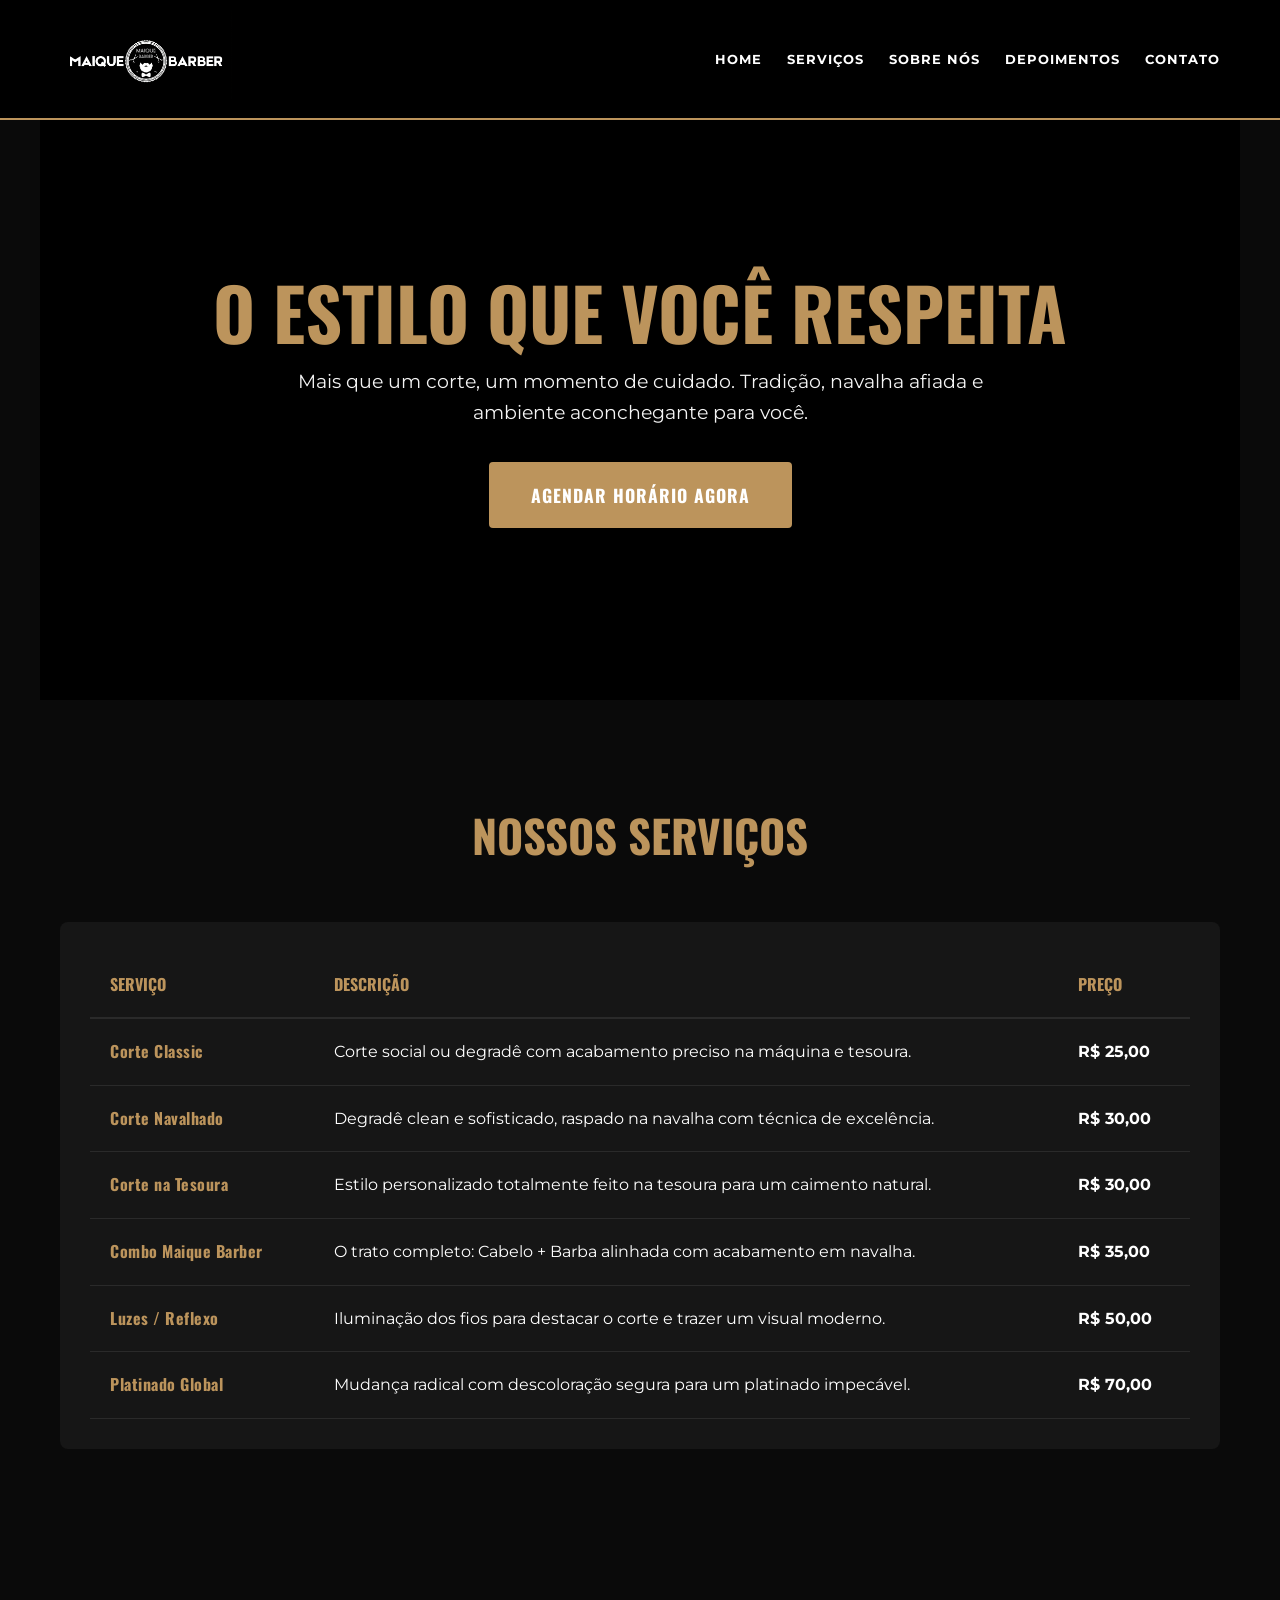
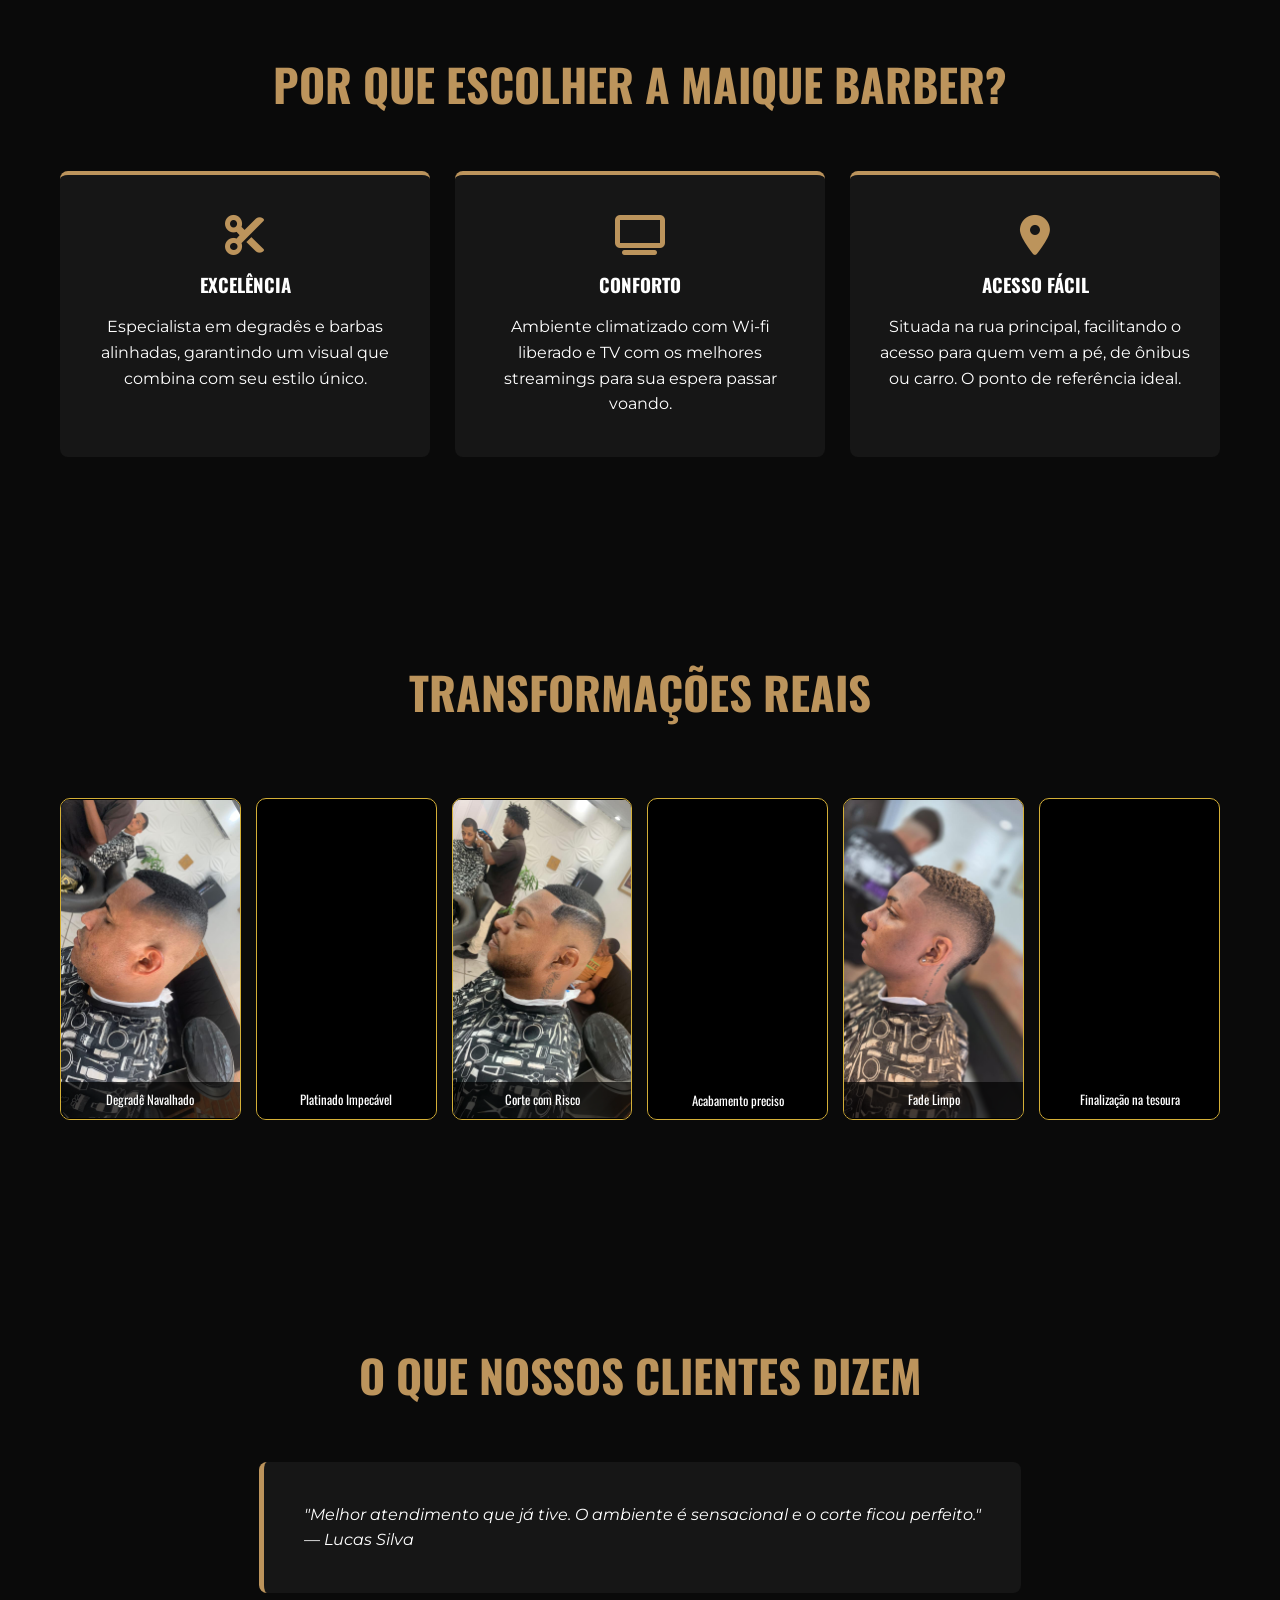
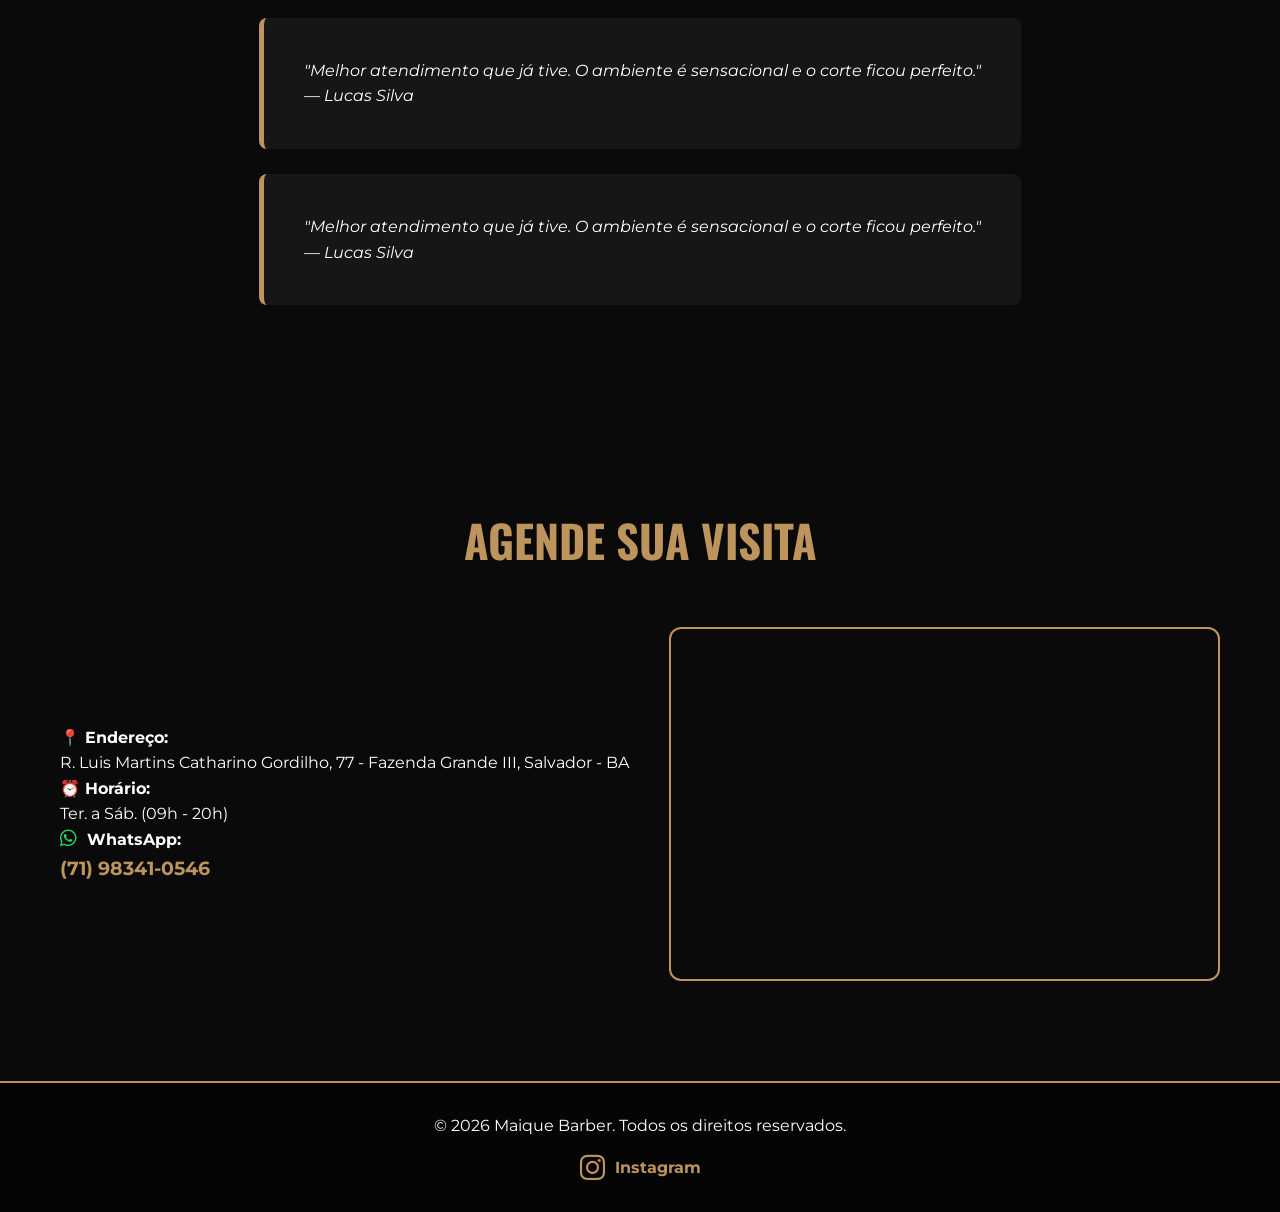
==== commit 01f9982b: "Melhorias no header, ajustando o menu mobile para hamburger. Adicionados novos elementos para a estr" ====
--- a/index.html
+++ b/index.html
@@ -1,11 +1,16 @@
 <!DOCTYPE html>
 <html lang="pt-br">
 <head>
+    
     <meta charset="UTF-8">
     <meta name="viewport" content="width=device-width, initial-scale=1.0">
     <link rel="stylesheet" href="src/css/index.css">
     <link rel="stylesheet" href="https://cdnjs.cloudflare.com/ajax/libs/font-awesome/6.5.1/css/all.min.css">
+    
     <title>Maique Barber - Estilo e Tradição</title>
+
+    <link rel="icon" type="image/png" href="src/imgs/logoIcon.png">
+
 </head>
 <body>
 
@@ -14,7 +19,12 @@
             <div class="logo">
                 <img src="src/imgs/logo preta.png" alt="Maique Barber Logo">
             </div>
-            <ul>
+
+            <button class="menu-toggle" aria-label="Abrir Menu">
+                <i class="fa-solid fa-bars"></i>
+            </button>
+
+            <ul class="nav-links">
                 <li><a href="#home">HOME</a></li>
                 <li><a href="#servicos">SERVIÇOS</a></li>
                 <li><a href="#sobre">SOBRE NÓS</a></li>
@@ -101,6 +111,12 @@
         <section id="galeria">
             <h2>Transformações Reais</h2>
             <div class="galeria-grid">
+
+                <div class="galeria-item">
+                    <img src="src/imgs/galeria/corte1.jpg.jpeg" alt="Degradê Navalhado">
+                    <div class="legenda">Degradê Navalhado</div>
+                </div>
+
                 <div class="galeria-item">
                     <video autoplay muted loop playsinline>
                         <source src="src/imgs/galeria/video5.jpg.mp4" type="video/mp4">
@@ -109,13 +125,15 @@
                 </div>
 
                 <div class="galeria-item">
-                    <img src="src/imgs/galeria/corte1.jpg.jpeg" alt="Degradê Navalhado">
-                    <div class="legenda">Degradê Navalhado</div>
-                </div>
-
-                <div class="galeria-item">
                     <img src="src/imgs/galeria/corte4.jpg.jpeg" alt="Corte com Risco">
                     <div class="legenda">Corte com Risco</div>
+                </div>
+
+                <div class="galeria-item">
+                    <video autoplay muted loop playsinline>
+                        <source src="src/imgs/galeria/video6.mp4" type="video/mp4">
+                    </video>
+                    <div class="legenda">Acabamento preciso</div>
                 </div>
 
                 <div class="galeria-item">
@@ -159,8 +177,10 @@
                 <div class="contato-info">
                     <p><strong>📍 Endereço:</strong><br> R. Luis Martins Catharino Gordilho, 77 - Fazenda Grande III, Salvador - BA</p>
                     <p><strong>⏰ Horário:</strong><br> Ter. a Sáb. (09h - 20h)</p>
-                    <p><strong>💬 WhatsApp:</strong><br> 
-                        <a href="https://wa.me/5571983410546" target="_blank" class="link-whatsapp">(71) 98341-0546</a>
+                    <p><strong> <i class="fa-brands fa-whatsapp" style="color: #25D366; font-size: 1.2rem; margin-right: 5px;"></i> WhatsApp: </strong><br> 
+                        <a href="https://wa.me/5571983410546" target="_blank" class="link-whatsapp">
+                            (71) 98341-0546
+                        </a>
                     </p>
                 </div>
                 <div class="mapa-box">
@@ -180,5 +200,51 @@
     </div>
 </footer>
 
+<script>
+    let ultimoScroll = 0;
+    const header = document.querySelector('header');
+
+    window.addEventListener('scroll', () => {
+        const scrollAtual = window.pageYOffset;
+
+        if (scrollAtual <= 0) {
+            header.classList.remove('header-escondido');
+            return;
+        }
+
+        if (scrollAtual > ultimoScroll && !header.classList.contains('header-escondido')) {
+            // Rolou para baixo - Esconde
+            header.classList.add('header-escondido');
+        } else if (scrollAtual < ultimoScroll && header.classList.contains('header-escondido')) {
+            // Rolou para cima - Mostra
+            header.classList.remove('header-escondido');
+        }
+        ultimoScroll = scrollAtual;
+    });
+
+    const menuToggle = document.querySelector('.menu-toggle');
+    const navLinks = document.querySelector('.nav-links');
+    const links = document.querySelectorAll('.nav-links li a');
+
+    // Abre/Fecha o menu ao clicar no hambúrguer
+    menuToggle.addEventListener('click', () => {
+        navLinks.classList.toggle('active');
+        // Muda o ícone de barras para um "X" quando aberto
+        const icon = menuToggle.querySelector('i');
+        icon.classList.toggle('fa-bars');
+        icon.classList.toggle('fa-xmark');
+    });
+
+    // Fecha o menu automaticamente ao clicar em um link
+    links.forEach(link => {
+        link.addEventListener('click', () => {
+            navLinks.classList.remove('active');
+            const icon = menuToggle.querySelector('i');
+            icon.classList.add('fa-bars');
+            icon.classList.remove('fa-xmark');
+        });
+    });
+</script>
+
 </body>
 </html>
--- a/src/css/index.css
+++ b/src/css/index.css
@@ -33,13 +33,70 @@
 header {
     background: rgba(0, 0, 0, 0.95);
     backdrop-filter: blur(8px);
-    padding: 15px 0;
+    padding: 10px 0;
     position: fixed;
     width: 100%;
     top: 0;
     z-index: 1000;
     border-bottom: 2px solid var(--primaria);
-    transition: var(--transicao);
+    transition: transform 0.8s ease-in-out; /* Transição suave para subir/descer */
+}
+
+/* Classe que o JavaScript vai adicionar para esconder o menu */
+header.header-escondido {
+    transform: translateY(-100%);
+}
+
+/* Efeito Hover Bacana: Quando o mouse passa no header, ele ganha um brilho */
+header:hover {
+    border-bottom-color: #fff; /* Muda a borda para branco ou um dourado mais claro */
+    box-shadow: 0 4px 20px rgba(188, 148, 92, 0.3);
+}
+
+/* Esconde o botão no Desktop */
+.menu-toggle {
+    display: none;
+    background: none;
+    border: none;
+    color: var(--primaria);
+    font-size: 1.8rem;
+    cursor: pointer;
+}
+
+/* MEDIA QUERY PARA MOBILE */
+@media (max-width: 768px) {
+    .menu-toggle {
+        display: block; /* Mostra o hambúrguer */
+        z-index: 1001;
+    }
+
+    .nav-links {
+        position: fixed;
+        top: 0;
+        right: -100%; /* Começa fora da tela */
+        width: 70%;
+        height: 100vh;
+        background: rgba(0, 0, 0, 0.98);
+        flex-direction: column;
+        align-items: center;
+        justify-content: center;
+        transition: 0.4s ease-in-out;
+        box-shadow: -5px 0 15px rgba(0,0,0,0.5);
+        border-left: 2px solid var(--primaria);
+    }
+
+    /* Classe que o JS vai ativar */
+    .nav-links.active {
+        right: 0;
+    }
+
+    .nav-links li {
+        margin: 25px 0;
+    }
+
+    .nav-links a {
+        font-size: 1.4rem;
+    }
 }
 
 nav {
@@ -156,6 +213,20 @@
         min-height: 400px;
         padding-top: 150px;
     }
+
+    nav {
+        flex-direction: row;
+        width: 100%;
+    }
+
+    .logo {
+        flex: 1;
+        text-align: center;
+    }
+
+    .menu-toggle {
+        width: 12%;
+    }
 }
 
 /* =========================================
@@ -334,6 +405,20 @@
     font-size: 1.2rem;
 }
 
+.link-whatsapp {
+    color: #bc945c; 
+    text-decoration: none;
+    font-weight: bold;
+    display: inline-flex;
+    align-items: center;
+    transition: var(--transicao);
+}
+
+.link-whatsapp:hover {
+    transform: scale(1.05);
+    filter: brightness(1.2);
+}
+
 .mapa-box {
     flex: 1.5;
     min-width: 320px;
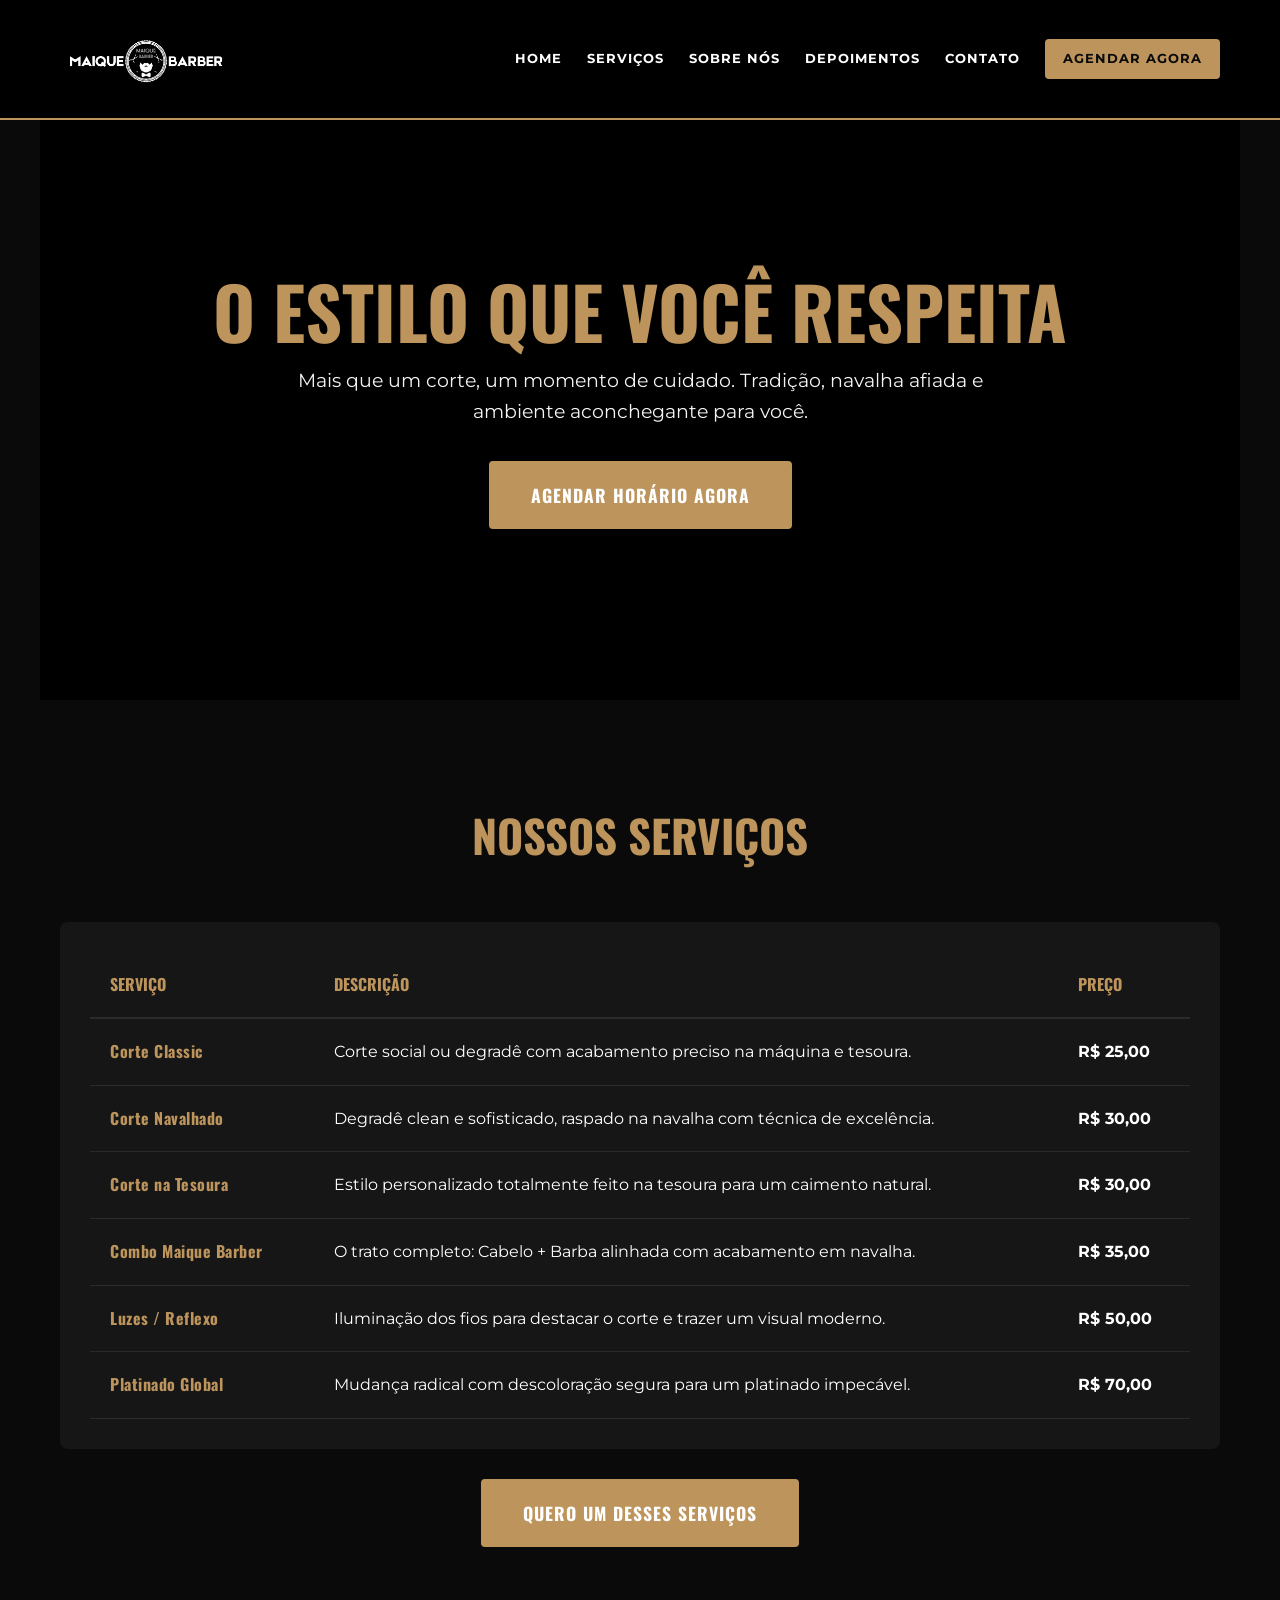
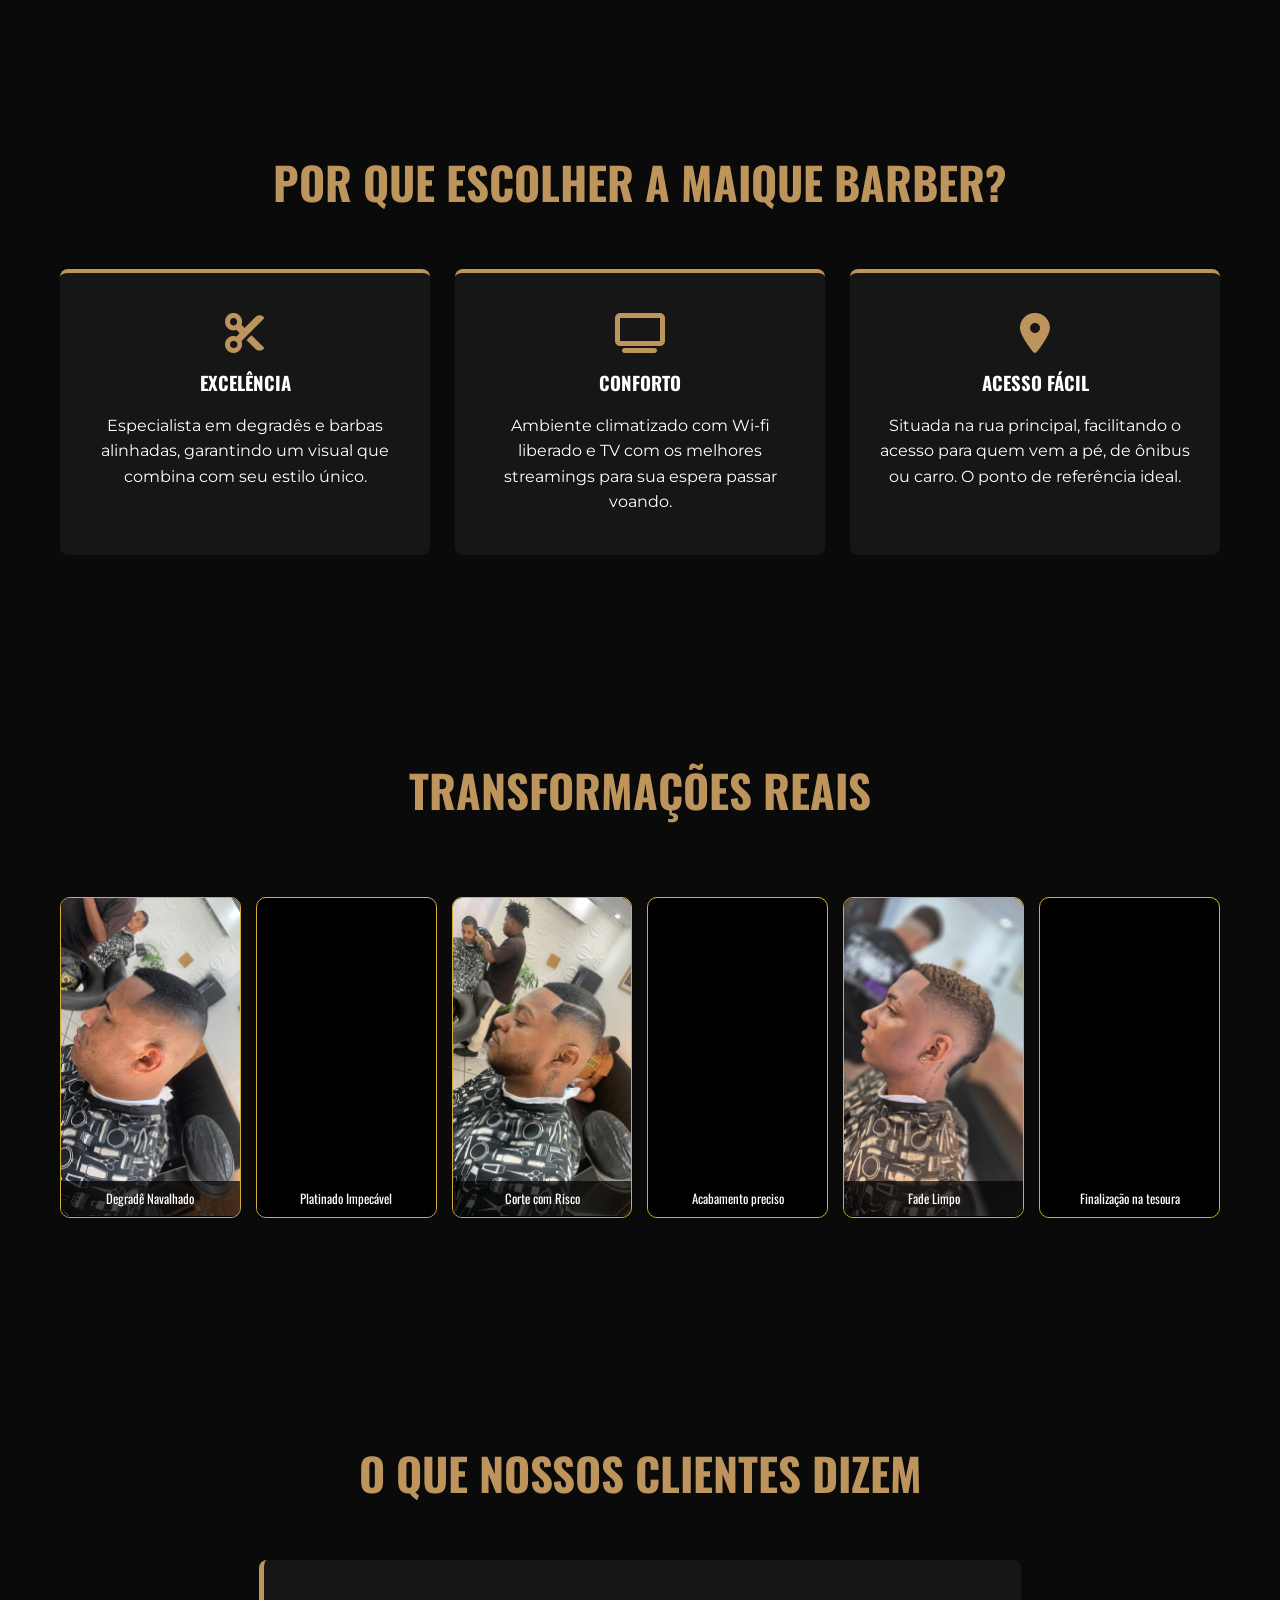
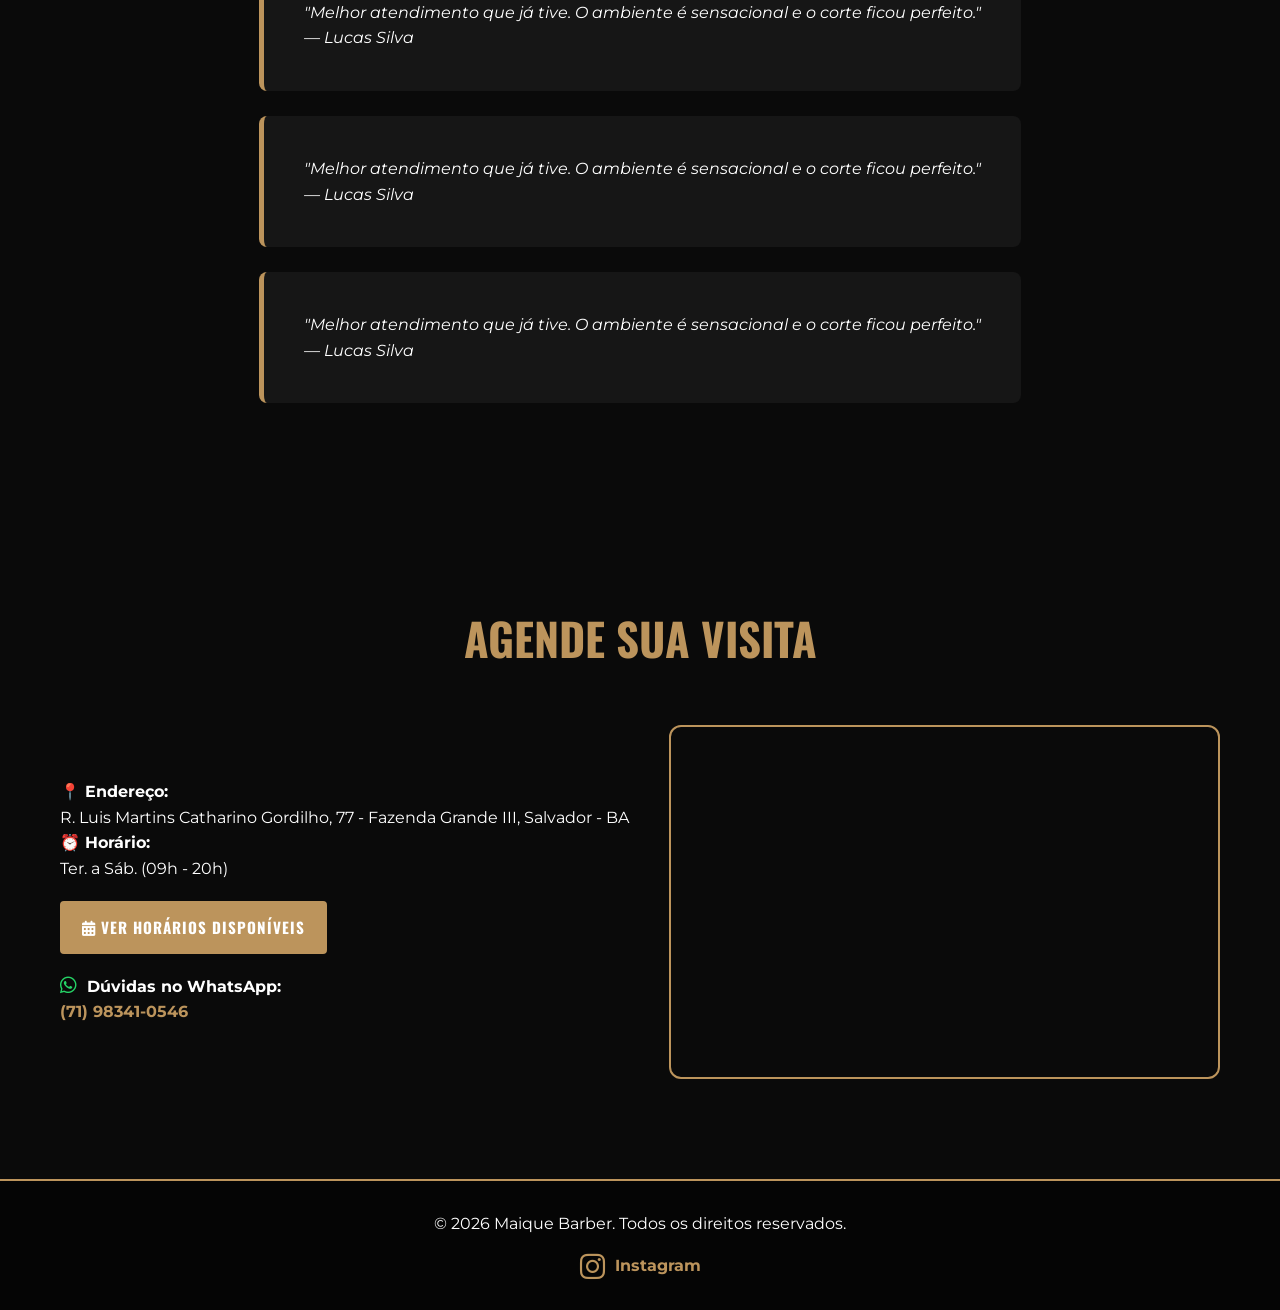
==== commit 40782ee8: "Criação da tela de agendamento." ====
--- a/index.html
+++ b/index.html
@@ -1,7 +1,6 @@
 <!DOCTYPE html>
 <html lang="pt-br">
 <head>
-    
     <meta charset="UTF-8">
     <meta name="viewport" content="width=device-width, initial-scale=1.0">
     <link rel="stylesheet" href="src/css/index.css">
@@ -10,7 +9,6 @@
     <title>Maique Barber - Estilo e Tradição</title>
 
     <link rel="icon" type="image/png" href="src/imgs/logoIcon.png">
-
 </head>
 <body>
 
@@ -30,6 +28,7 @@
                 <li><a href="#sobre">SOBRE NÓS</a></li>
                 <li><a href="#depoimentos">DEPOIMENTOS</a></li>
                 <li><a href="#contato">CONTATO</a></li>
+                <li><a href="agendamento.html" class="nav-btn-agendar">AGENDAR AGORA</a></li>
             </ul>
         </nav>
     </header>
@@ -38,54 +37,57 @@
         <section id="home">
             <h1>O Estilo que Você Respeita</h1>
             <p>Mais que um corte, um momento de cuidado. Tradição, navalha afiada e ambiente aconchegante para você.</p>
-            <button type="button" onclick="window.open('https://wa.me/5571983410546', '_blank')">AGENDAR HORÁRIO AGORA</button>
+            <a href="agendamento.html" class="btn-principal-home">AGENDAR HORÁRIO AGORA</a>
         </section>
 
         <section id="servicos">
             <h2>Nossos Serviços</h2>
-                <div class="tabela-wrapper">
-                    <table class="tabela-precos">
-                        <thead>
-                            <tr>
-                                <th>Serviço</th>
-                                <th>Descrição</th>
-                                <th>Preço</th>
-                            </tr>
-                        </thead>
-                        <tbody>
-                            <tr>
-                                <td data-label="Serviço">Corte Classic</td>
-                                <td data-label="Descrição">Corte social ou degradê com acabamento preciso na máquina e tesoura.</td>
-                                <td data-label="Preço">R$ 25,00</td>
-                            </tr>
-                            <tr>
-                                <td data-label="Serviço">Corte Navalhado</td>
-                                <td data-label="Descrição">Degradê clean e sofisticado, raspado na navalha com técnica de excelência.</td>
-                                <td data-label="Preço">R$ 30,00</td>
-                            </tr>
-                            <tr>
-                                <td data-label="Serviço">Corte na Tesoura</td>
-                                <td data-label="Descrição">Estilo personalizado totalmente feito na tesoura para um caimento natural.</td>
-                                <td data-label="Preço">R$ 30,00</td>
-                            </tr>
-                            <tr>
-                                <td data-label="Serviço">Combo Maique Barber</td>
-                                <td data-label="Descrição">O trato completo: Cabelo + Barba alinhada com acabamento em navalha.</td>
-                                <td data-label="Preço">R$ 35,00</td>
-                            </tr>
-                            <tr>
-                                <td data-label="Serviço">Luzes / Reflexo</td>
-                                <td data-label="Descrição">Iluminação dos fios para destacar o corte e trazer um visual moderno.</td>
-                                <td data-label="Preço">R$ 50,00</td>
-                            </tr>
-                            <tr>
-                                <td data-label="Serviço">Platinado Global</td>
-                                <td data-label="Descrição">Mudança radical com descoloração segura para um platinado impecável.</td>
-                                <td data-label="Preço">R$ 70,00</td>
-                            </tr>
-                        </tbody>
-                    </table>
-                </div>
+            <div class="tabela-wrapper">
+                <table class="tabela-precos">
+                    <thead>
+                        <tr>
+                            <th>Serviço</th>
+                            <th>Descrição</th>
+                            <th>Preço</th>
+                        </tr>
+                    </thead>
+                    <tbody>
+                        <tr>
+                            <td data-label="Serviço">Corte Classic</td>
+                            <td data-label="Descrição">Corte social ou degradê com acabamento preciso na máquina e tesoura.</td>
+                            <td data-label="Preço">R$ 25,00</td>
+                        </tr>
+                        <tr>
+                            <td data-label="Serviço">Corte Navalhado</td>
+                            <td data-label="Descrição">Degradê clean e sofisticado, raspado na navalha com técnica de excelência.</td>
+                            <td data-label="Preço">R$ 30,00</td>
+                        </tr>
+                        <tr>
+                            <td data-label="Serviço">Corte na Tesoura</td>
+                            <td data-label="Descrição">Estilo personalizado totalmente feito na tesoura para um caimento natural.</td>
+                            <td data-label="Preço">R$ 30,00</td>
+                        </tr>
+                        <tr>
+                            <td data-label="Serviço">Combo Maique Barber</td>
+                            <td data-label="Descrição">O trato completo: Cabelo + Barba alinhada com acabamento em navalha.</td>
+                            <td data-label="Preço">R$ 35,00</td>
+                        </tr>
+                        <tr>
+                            <td data-label="Serviço">Luzes / Reflexo</td>
+                            <td data-label="Descrição">Iluminação dos fios para destacar o corte e trazer um visual moderno.</td>
+                            <td data-label="Preço">R$ 50,00</td>
+                        </tr>
+                        <tr>
+                            <td data-label="Serviço">Platinado Global</td>
+                            <td data-label="Descrição">Mudança radical com descoloração segura para um platinado impecável.</td>
+                            <td data-label="Preço">R$ 70,00</td>
+                        </tr>
+                    </tbody>
+                </table>
+            </div>
+            <div style="text-align: center; margin-top: 30px;">
+                <a href="agendamento.html" class="btn-tabela">Quero um desses serviços</a>
+            </div>
         </section>
 
         <section id="sobre">
@@ -111,7 +113,6 @@
         <section id="galeria">
             <h2>Transformações Reais</h2>
             <div class="galeria-grid">
-
                 <div class="galeria-item">
                     <img src="src/imgs/galeria/corte1.jpg.jpeg" alt="Degradê Navalhado">
                     <div class="legenda">Degradê Navalhado</div>
@@ -147,8 +148,7 @@
                     </video>
                     <div class="legenda">Finalização na tesoura</div>
                 </div>
-                
-                </div>
+            </div>
         </section>
 
         <section id="depoimentos">
@@ -177,7 +177,12 @@
                 <div class="contato-info">
                     <p><strong>📍 Endereço:</strong><br> R. Luis Martins Catharino Gordilho, 77 - Fazenda Grande III, Salvador - BA</p>
                     <p><strong>⏰ Horário:</strong><br> Ter. a Sáb. (09h - 20h)</p>
-                    <p><strong> <i class="fa-brands fa-whatsapp" style="color: #25D366; font-size: 1.2rem; margin-right: 5px;"></i> WhatsApp: </strong><br> 
+                    <div style="margin-top: 20px;">
+                        <a href="agendamento.html" class="btn-principal-home" style="display: inline-block; padding: 12px 20px; font-size: 0.95rem;">
+                            <i class="fa-solid fa-calendar-days"></i> VER HORÁRIOS DISPONÍVEIS
+                        </a>
+                    </div>
+                    <p style="margin-top: 20px;"><strong> <i class="fa-brands fa-whatsapp" style="color: #25D366; font-size: 1.2rem; margin-right: 5px;"></i> Dúvidas no WhatsApp: </strong><br> 
                         <a href="https://wa.me/5571983410546" target="_blank" class="link-whatsapp">
                             (71) 98341-0546
                         </a>
@@ -191,60 +196,54 @@
     </main>
 
     <footer>
-    <p>© 2026 Maique Barber. Todos os direitos reservados.</p>
-    <div class="social-links">
-        <a href="https://www.instagram.com/maique_barber99/" target="_blank" class="instagram-link">
-            <i class="fa-brands fa-instagram"></i>
-            <span>Instagram</span>
-        </a>
-    </div>
-</footer>
-
-<script>
-    let ultimoScroll = 0;
-    const header = document.querySelector('header');
-
-    window.addEventListener('scroll', () => {
-        const scrollAtual = window.pageYOffset;
-
-        if (scrollAtual <= 0) {
-            header.classList.remove('header-escondido');
-            return;
-        }
-
-        if (scrollAtual > ultimoScroll && !header.classList.contains('header-escondido')) {
-            // Rolou para baixo - Esconde
-            header.classList.add('header-escondido');
-        } else if (scrollAtual < ultimoScroll && header.classList.contains('header-escondido')) {
-            // Rolou para cima - Mostra
-            header.classList.remove('header-escondido');
-        }
-        ultimoScroll = scrollAtual;
-    });
-
-    const menuToggle = document.querySelector('.menu-toggle');
-    const navLinks = document.querySelector('.nav-links');
-    const links = document.querySelectorAll('.nav-links li a');
-
-    // Abre/Fecha o menu ao clicar no hambúrguer
-    menuToggle.addEventListener('click', () => {
-        navLinks.classList.toggle('active');
-        // Muda o ícone de barras para um "X" quando aberto
-        const icon = menuToggle.querySelector('i');
-        icon.classList.toggle('fa-bars');
-        icon.classList.toggle('fa-xmark');
-    });
-
-    // Fecha o menu automaticamente ao clicar em um link
-    links.forEach(link => {
-        link.addEventListener('click', () => {
-            navLinks.classList.remove('active');
+        <p>© 2026 Maique Barber. Todos os direitos reservados.</p>
+        <div class="social-links">
+            <a href="https://www.instagram.com/maique_barber99/" target="_blank" class="instagram-link">
+                <i class="fa-brands fa-instagram"></i>
+                <span>Instagram</span>
+            </a>
+        </div>
+    </footer>
+
+    <script>
+        let ultimoScroll = 0;
+        const header = document.querySelector('header');
+
+        window.addEventListener('scroll', () => {
+            const scrollAtual = window.pageYOffset;
+
+            if (scrollAtual <= 0) {
+                header.classList.remove('header-escondido');
+                return;
+            }
+
+            if (scrollAtual > ultimoScroll && !header.classList.contains('header-escondido')) {
+                header.classList.add('header-escondido');
+            } else if (scrollAtual < ultimoScroll && header.classList.contains('header-escondido')) {
+                header.classList.remove('header-escondido');
+            }
+            ultimoScroll = scrollAtual;
+        });
+
+        const menuToggle = document.querySelector('.menu-toggle');
+        const navLinks = document.querySelector('.nav-links');
+        const links = document.querySelectorAll('.nav-links li a');
+
+        menuToggle.addEventListener('click', () => {
+            navLinks.classList.toggle('active');
             const icon = menuToggle.querySelector('i');
-            icon.classList.add('fa-bars');
-            icon.classList.remove('fa-xmark');
+            icon.classList.toggle('fa-bars');
+            icon.classList.toggle('fa-xmark');
         });
-    });
-</script>
-
+
+        links.forEach(link => {
+            link.addEventListener('click', () => {
+                navLinks.classList.remove('active');
+                const icon = menuToggle.querySelector('i');
+                icon.classList.add('fa-bars');
+                icon.classList.remove('fa-xmark');
+            });
+        });
+    </script>
 </body>
 </html>
--- a/src/css/index.css
+++ b/src/css/index.css
@@ -124,6 +124,11 @@
     margin-top: 15px; 
 }
 
+nav ul li {
+    display: flex;
+    align-items: center;
+}
+
 nav ul li a {
     color: var(--texto);
     text-decoration: none;
@@ -136,6 +141,22 @@
 
 nav ul li a:hover { 
     color: var(--primaria); 
+}
+
+/* Estilo do botão de destaque dentro do menu de navegação */
+.nav-btn-agendar {
+    background-color: var(--primaria);
+    color: #0a0a0a !important; /* Texto escuro para contraste no menu */
+    font-weight: bold;
+    padding: 10px 18px !important;
+    border-radius: 4px;
+    letter-spacing: 1px;
+}
+
+.nav-btn-agendar:hover {
+    background-color: #ffffff !important;
+    color: #0a0a0a !important;
+    box-shadow: 0 0 15px rgba(188, 148, 92, 0.4);
 }
 
 @media (min-width: 1024px) {
@@ -183,8 +204,9 @@
     text-shadow: 1px 1px 4px rgba(0,0,0,0.8);
 }
 
-/* --- BOTÃO DE AGENDAMENTO --- */
-#home button {
+/* --- BOTÕES DE AGENDAMENTO (HOME E SEÇÕES) --- */
+.btn-principal-home, .btn-tabela {
+    display: inline-block;
     background-color: var(--primaria);
     color: white;
     border: 2px solid var(--primaria);
@@ -193,20 +215,22 @@
     font-size: 1.1rem;
     font-weight: bold;
     text-transform: uppercase;
+    text-decoration: none;
     cursor: pointer;
     border-radius: 4px;
     transition: var(--transicao);
     letter-spacing: 1px;
-}
-
-#home button:hover {
+    text-align: center;
+}
+
+.btn-principal-home:hover, .btn-tabela:hover {
     background-color: transparent;
     color: var(--primaria);
     transform: scale(1.05);
     box-shadow: 0 0 20px rgba(188, 148, 92, 0.4);
 }
 
-/* Ajuste responsivo para garantir que o título não suma */
+/* Ajuste responsivo para garantir que o título não sumo */
 @media (max-width: 768px) {
     #home {
         background-size: 100% auto; /* Força a largura 100% no mobile */
@@ -399,13 +423,6 @@
 }
 
 .link-whatsapp {
-    color: var(--primaria);
-    text-decoration: none;
-    font-weight: bold;
-    font-size: 1.2rem;
-}
-
-.link-whatsapp {
     color: #bc945c; 
     text-decoration: none;
     font-weight: bold;
@@ -436,7 +453,6 @@
     padding: 30px 20px;
     text-align: center;
     border-top: 2px solid var(--primaria);
-
 }
 
 .social-links {
@@ -450,7 +466,7 @@
 .instagram-link {
     display: flex;          /* Transforma o link em flex */
     align-items: center;     /* Alinha verticalmente o ícone e o texto */
-    gap: 10px;               /* Espaço entre o ícone e o texto */
+    gap: 10px;                /* Espaço entre o ícone e o texto */
     color: var(--primaria);
     text-decoration: none;
     font-weight: bold;
@@ -466,8 +482,6 @@
     transform: scale(1.05);
 }
 
-
-
 /* =========================================
    8. MEDIA QUERY MOBILE (AJUSTES FINAIS)
    ========================================= */
@@ -480,6 +494,18 @@
     /* Estilo do Hero no Mobile */
     #home { height: auto; padding: 120px 20px; margin-top: 0; }
     #home h1 { font-size: 2.5rem; }
+
+    /* Ajuste do botão de agendamento do menu no Mobile */
+    .nav-links li {
+        width: 100%;
+        text-align: center;
+    }
+    .nav-btn-agendar {
+        display: inline-block;
+        width: 80%;
+        padding: 15px 0 !important;
+        font-size: 1.1rem !important;
+    }
 
     /* Isolamento da Tabela Mobile */
     #servicos .tabela-precos, 
